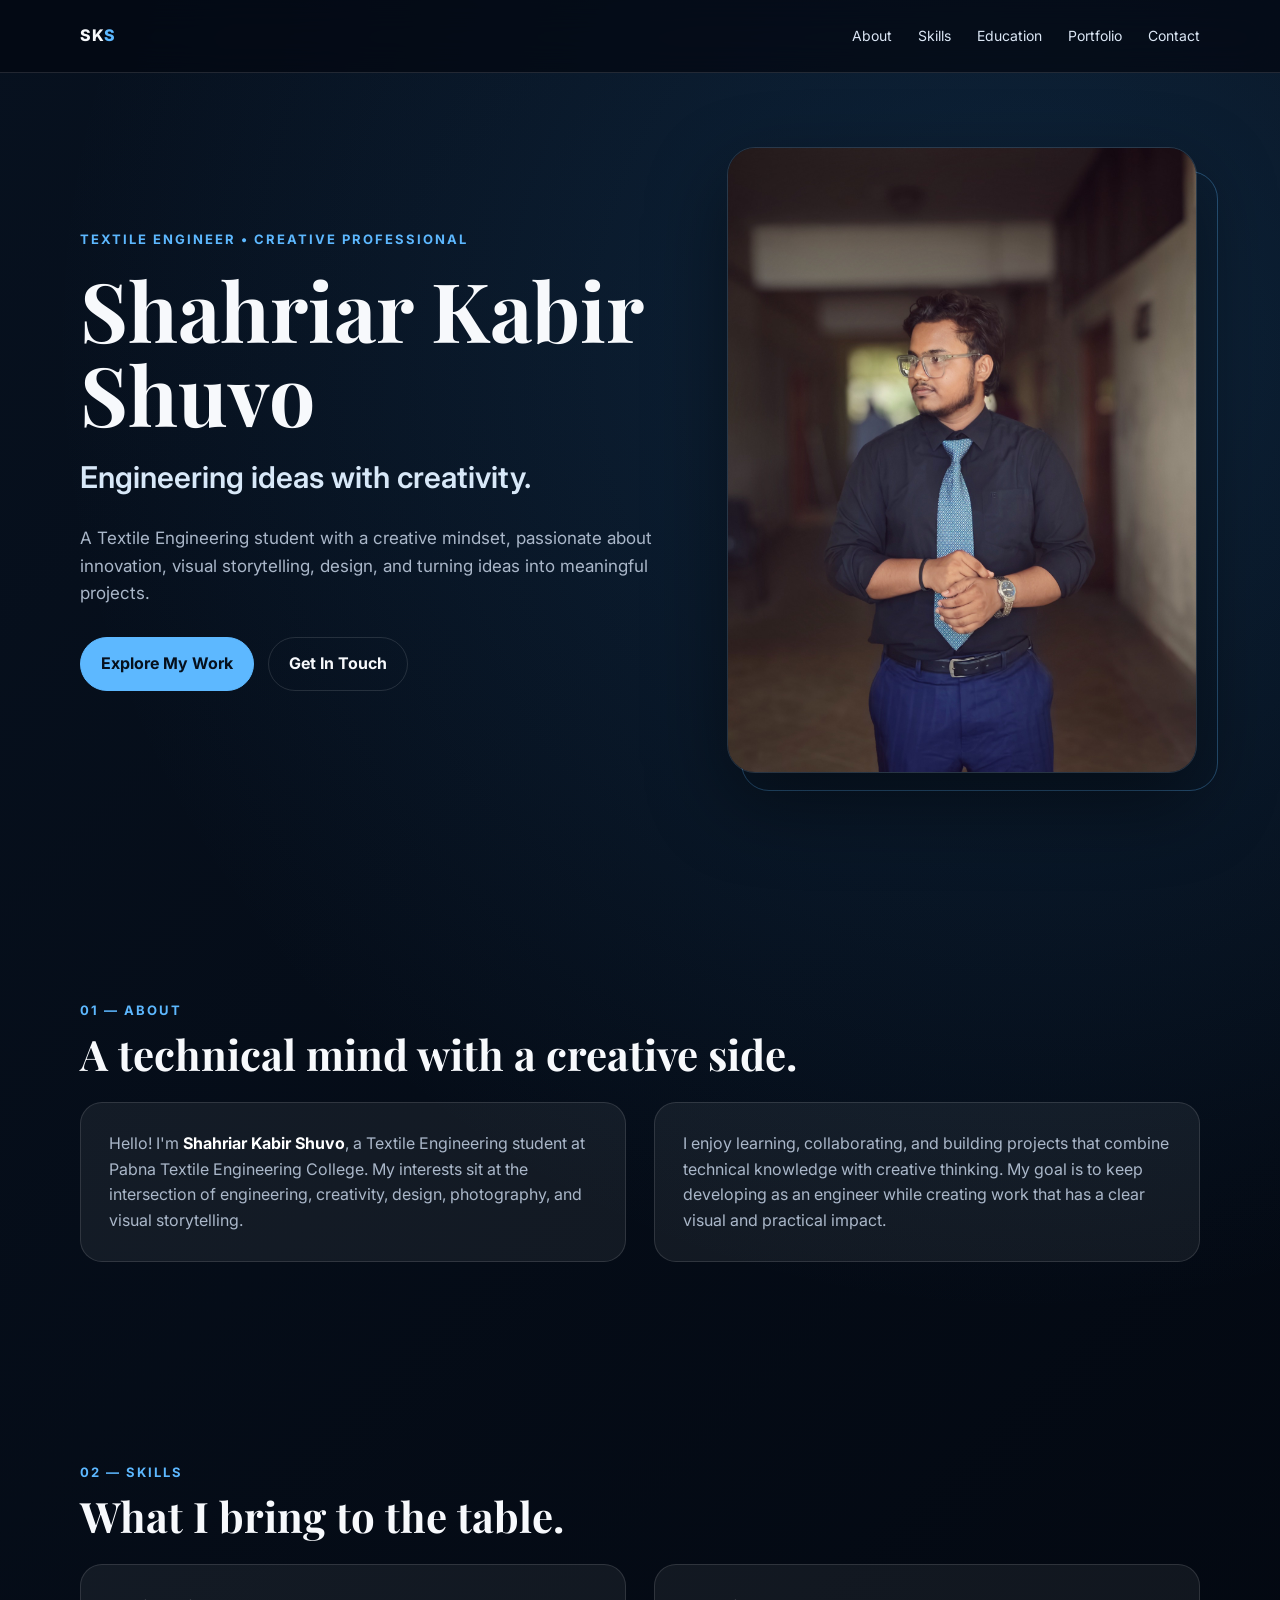
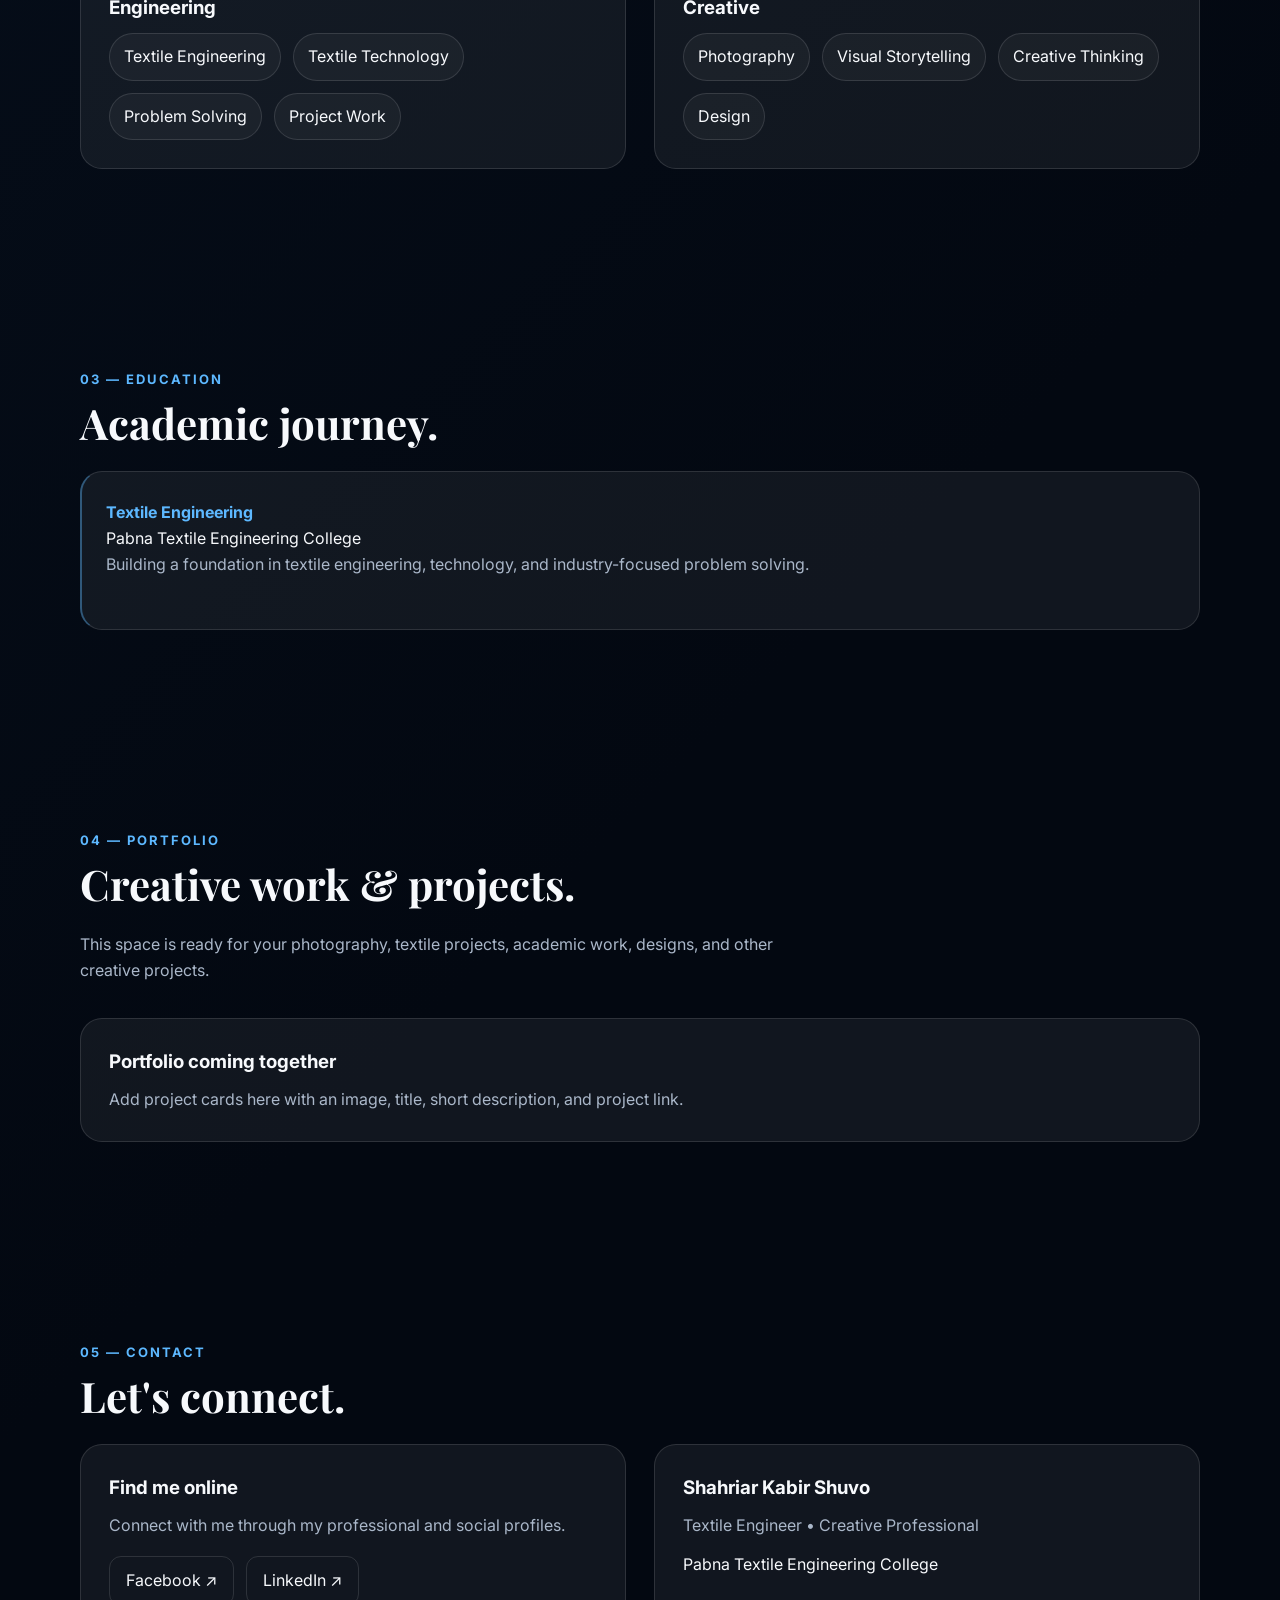
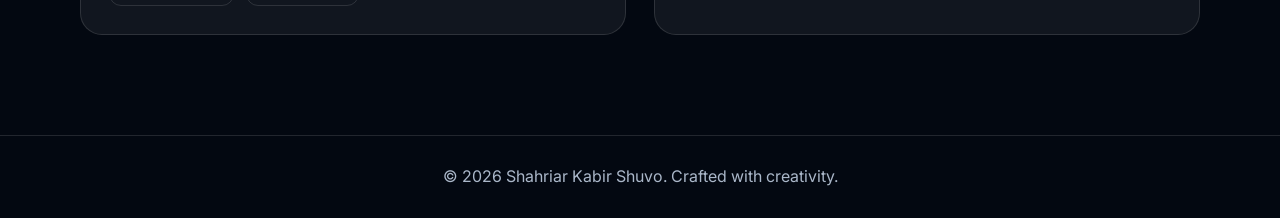
==== index.html @ 2f68e8db "Add files via upload" ====
<!DOCTYPE html>
<html lang="en">
<head>
  <meta charset="UTF-8">
  <meta name="viewport" content="width=device-width, initial-scale=1.0">
  <meta name="description" content="Personal portfolio of Shahriar Kabir Shuvo — Textile Engineer and Creative Professional.">
  <title>Shahriar Kabir Shuvo | Textile Engineer</title>
  <link rel="preconnect" href="https://fonts.googleapis.com">
  <link rel="preconnect" href="https://fonts.gstatic.com" crossorigin>
  <link href="https://fonts.googleapis.com/css2?family=Inter:wght@400;500;600;700;800&family=Playfair+Display:wght@600;700&display=swap" rel="stylesheet">
  <style>
    :root{--bg:#07111f;--bg2:#0d1b2e;--card:rgba(255,255,255,.06);--text:#f7f9fc;--muted:#aab7c9;--accent:#5db8ff;--line:rgba(255,255,255,.12)}
    *{box-sizing:border-box;margin:0;padding:0}
    html{scroll-behavior:smooth}
    body{font-family:Inter,sans-serif;background:radial-gradient(circle at 80% 10%,rgba(54,142,214,.18),transparent 30%),linear-gradient(135deg,var(--bg),#030811 65%);color:var(--text);line-height:1.6}
    a{color:inherit;text-decoration:none}.container{width:min(1120px,92%);margin:auto}
    nav{position:fixed;top:0;left:0;width:100%;z-index:10;background:rgba(3,8,17,.72);backdrop-filter:blur(16px);border-bottom:1px solid var(--line)}
    .navin{height:72px;display:flex;align-items:center;justify-content:space-between}.logo{font-weight:800;letter-spacing:.5px}.logo span{color:var(--accent)}
    .links{display:flex;gap:26px;color:#dce7f5;font-size:14px}.links a:hover{color:var(--accent)}
    section{padding:100px 0}.hero{min-height:100vh;display:flex;align-items:center;padding-top:120px}
    .hero-grid{display:grid;grid-template-columns:1.1fr .9fr;gap:60px;align-items:center}.eyebrow{color:var(--accent);font-weight:700;letter-spacing:2px;text-transform:uppercase;font-size:13px}
    h1{font-family:"Playfair Display",serif;font-size:clamp(48px,7vw,82px);line-height:1.02;margin:18px 0}.hero h2{font-size:clamp(20px,3vw,30px);font-weight:600;color:#d8e8f8}
    .lead{color:var(--muted);max-width:650px;margin:24px 0 30px;font-size:17px}.buttons{display:flex;gap:14px;flex-wrap:wrap}.btn{padding:13px 20px;border-radius:999px;border:1px solid var(--line);font-weight:700;display:inline-block}.btn.primary{background:var(--accent);color:#06101d;border-color:var(--accent)}.btn:hover{transform:translateY(-2px)}
    .portrait{position:relative}.portrait img{width:100%;max-width:470px;display:block;margin:auto;border-radius:28px;box-shadow:0 30px 80px rgba(0,0,0,.45);border:1px solid var(--line)}
    .portrait:after{content:"";position:absolute;inset:24px -18px -18px 18px;border:1px solid rgba(93,184,255,.35);border-radius:28px;z-index:-1}
    .section-title{font-family:"Playfair Display",serif;font-size:42px;margin-bottom:14px}.section-sub{color:var(--muted);max-width:700px;margin-bottom:35px}
    .about,.skills,.contact-grid{display:grid;grid-template-columns:1fr 1fr;gap:28px}.card{background:var(--card);border:1px solid var(--line);border-radius:22px;padding:28px}.card h3{margin-bottom:10px}.muted{color:var(--muted)}
    .skills-list{display:flex;flex-wrap:wrap;gap:12px}.skill{padding:10px 14px;border:1px solid var(--line);border-radius:999px;background:rgba(255,255,255,.04)}
    .timeline{border-left:2px solid rgba(93,184,255,.4);padding-left:24px}.timeline-item{margin-bottom:24px}.timeline-item strong{display:block;color:var(--accent)}
    .socials{display:flex;gap:12px;flex-wrap:wrap;margin-top:18px}.social{padding:11px 16px;border:1px solid var(--line);border-radius:12px}
    footer{border-top:1px solid var(--line);padding:28px 0;color:var(--muted);text-align:center}
    @media(max-width:800px){.links{display:none}.hero-grid,.about,.skills,.contact-grid{grid-template-columns:1fr}.hero{padding-top:110px}.portrait{order:-1}.portrait img{max-width:380px}section{padding:75px 0}h1{font-size:54px}}
  </style>
</head>
<body>
<nav><div class="container navin"><a class="logo" href="#home">SK<span>S</span></a><div class="links"><a href="#about">About</a><a href="#skills">Skills</a><a href="#education">Education</a><a href="#portfolio">Portfolio</a><a href="#contact">Contact</a></div></div></nav>

<main>
<section class="hero" id="home"><div class="container hero-grid">
  <div>
    <div class="eyebrow">Textile Engineer • Creative Professional</div>
    <h1>Shahriar Kabir Shuvo</h1>
    <h2>Engineering ideas with creativity.</h2>
    <p class="lead">A Textile Engineering student with a creative mindset, passionate about innovation, visual storytelling, design, and turning ideas into meaningful projects.</p>
    <div class="buttons"><a class="btn primary" href="#portfolio">Explore My Work</a><a class="btn" href="#contact">Get In Touch</a></div>
  </div>
  <div class="portrait"><img src="profile.jpg" alt="Portrait of Shahriar Kabir Shuvo"></div>
</div></section>

<section id="about"><div class="container">
  <div class="eyebrow">01 — About</div><h2 class="section-title">A technical mind with a creative side.</h2>
  <div class="about">
    <div class="card"><p class="muted">Hello! I'm <strong style="color:white">Shahriar Kabir Shuvo</strong>, a Textile Engineering student at Pabna Textile Engineering College. My interests sit at the intersection of engineering, creativity, design, photography, and visual storytelling.</p></div>
    <div class="card"><p class="muted">I enjoy learning, collaborating, and building projects that combine technical knowledge with creative thinking. My goal is to keep developing as an engineer while creating work that has a clear visual and practical impact.</p></div>
  </div>
</div></section>

<section id="skills"><div class="container">
  <div class="eyebrow">02 — Skills</div><h2 class="section-title">What I bring to the table.</h2>
  <div class="skills"><div class="card"><h3>Engineering</h3><div class="skills-list"><span class="skill">Textile Engineering</span><span class="skill">Textile Technology</span><span class="skill">Problem Solving</span><span class="skill">Project Work</span></div></div>
  <div class="card"><h3>Creative</h3><div class="skills-list"><span class="skill">Photography</span><span class="skill">Visual Storytelling</span><span class="skill">Creative Thinking</span><span class="skill">Design</span></div></div></div>
</div></section>

<section id="education"><div class="container">
  <div class="eyebrow">03 — Education</div><h2 class="section-title">Academic journey.</h2>
  <div class="card timeline"><div class="timeline-item"><strong>Textile Engineering</strong><span>Pabna Textile Engineering College</span><p class="muted">Building a foundation in textile engineering, technology, and industry-focused problem solving.</p></div></div>
</div></section>

<section id="portfolio"><div class="container">
  <div class="eyebrow">04 — Portfolio</div><h2 class="section-title">Creative work & projects.</h2>
  <p class="section-sub">This space is ready for your photography, textile projects, academic work, designs, and other creative projects.</p>
  <div class="card"><h3>Portfolio coming together</h3><p class="muted">Add project cards here with an image, title, short description, and project link.</p></div>
</div></section>

<section id="contact"><div class="container">
  <div class="eyebrow">05 — Contact</div><h2 class="section-title">Let's connect.</h2>
  <div class="contact-grid">
    <div class="card"><h3>Find me online</h3><p class="muted">Connect with me through my professional and social profiles.</p>
      <div class="socials">
        <a class="social" href="https://www.facebook.com/share/1BwgRUV6Wt/" target="_blank" rel="noopener">Facebook ↗</a>
        <a class="social" href="https://www.linkedin.com/in/md-shahriar-kabir-shuvo-bb6204246" target="_blank" rel="noopener">LinkedIn ↗</a>
      </div>
    </div>
    <div class="card"><h3>Shahriar Kabir Shuvo</h3><p class="muted">Textile Engineer • Creative Professional</p><p style="margin-top:14px">Pabna Textile Engineering College</p></div>
  </div>
</div></section>
</main>
<footer>© 2026 Shahriar Kabir Shuvo. Crafted with creativity.</footer>
</body>
</html>
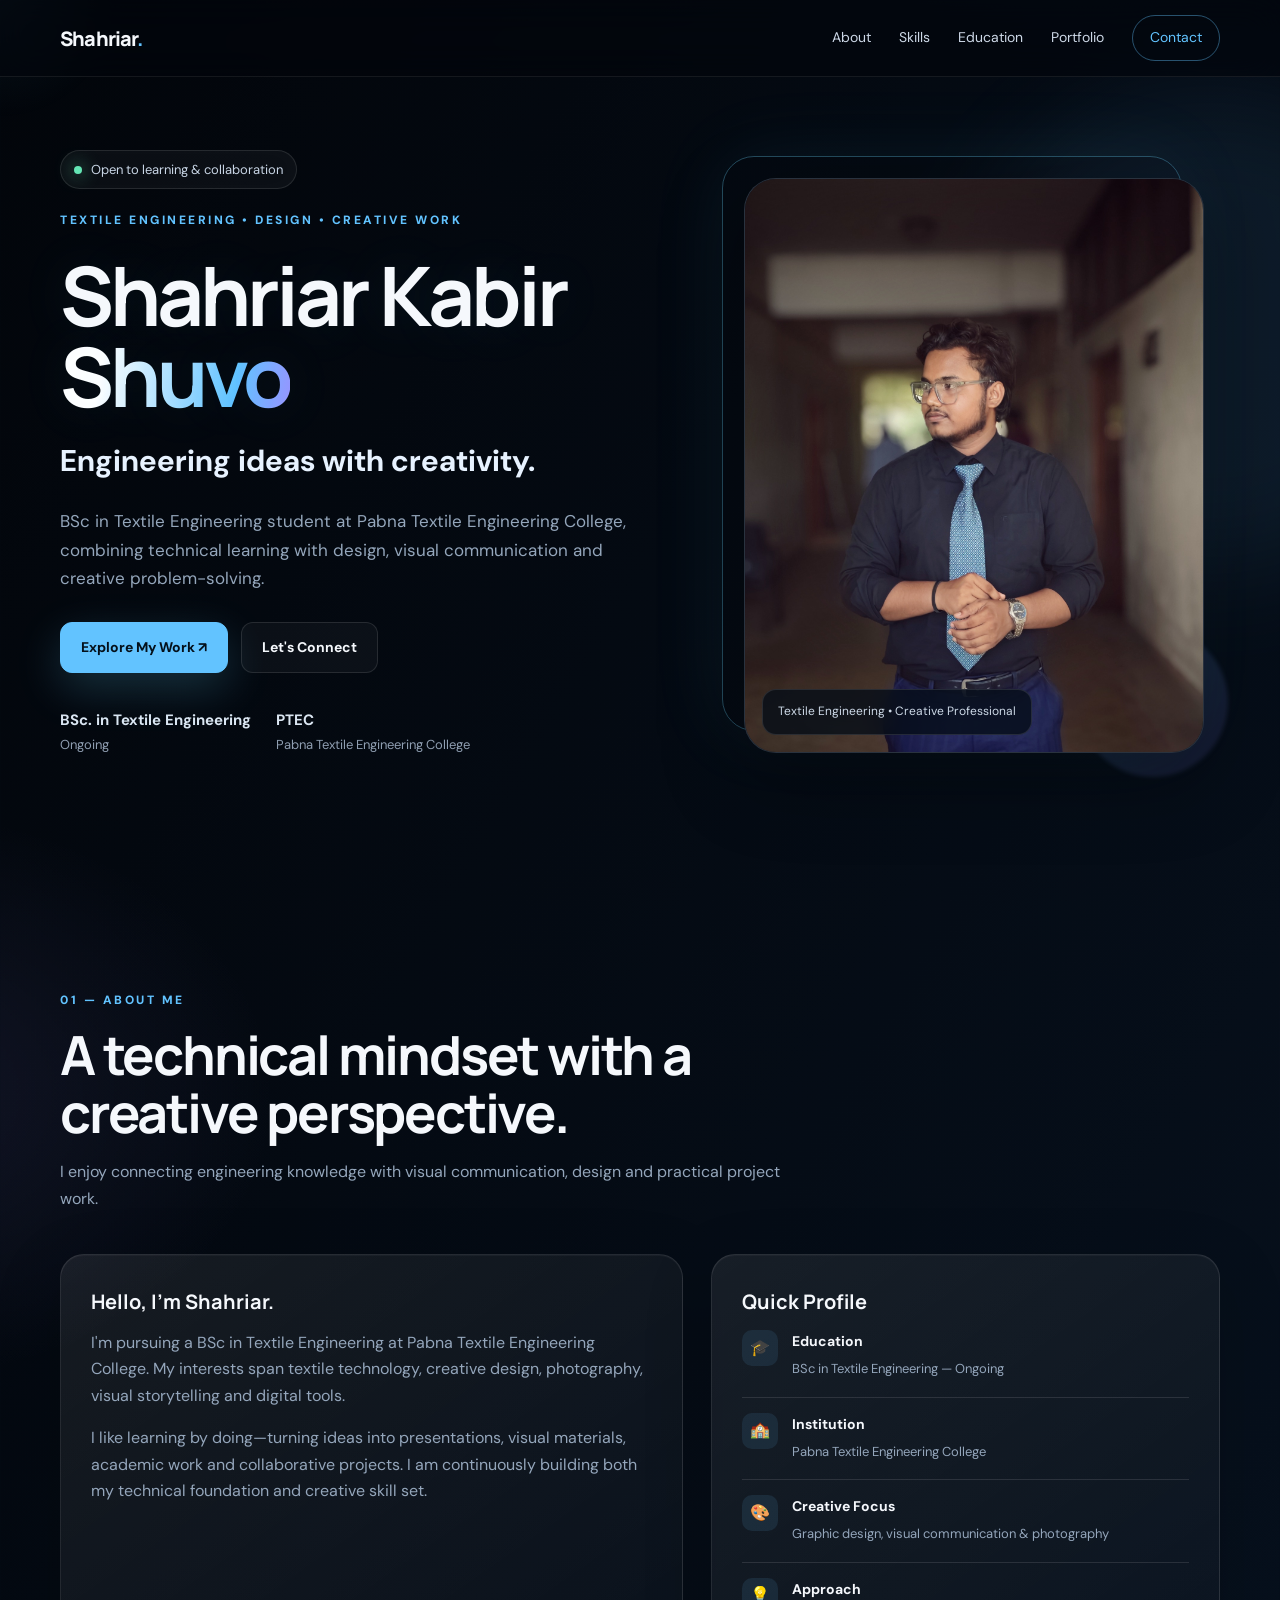
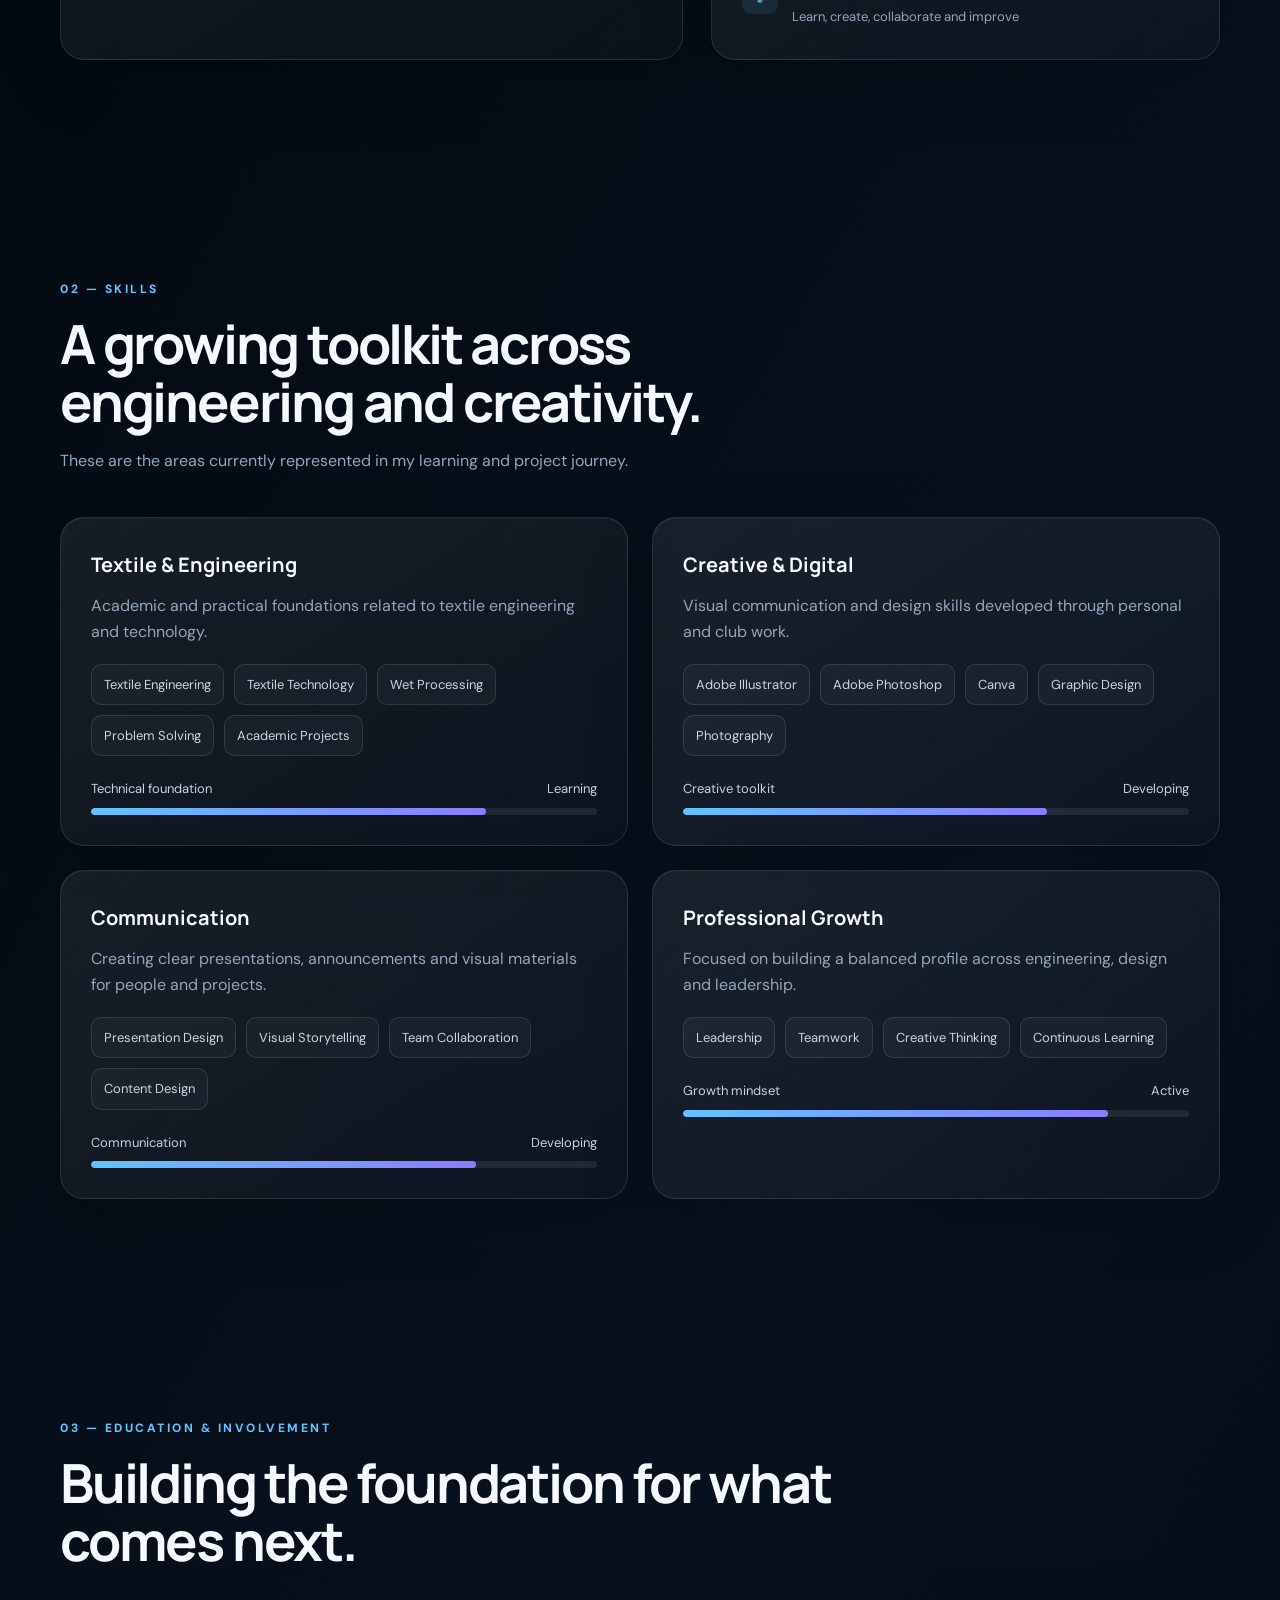
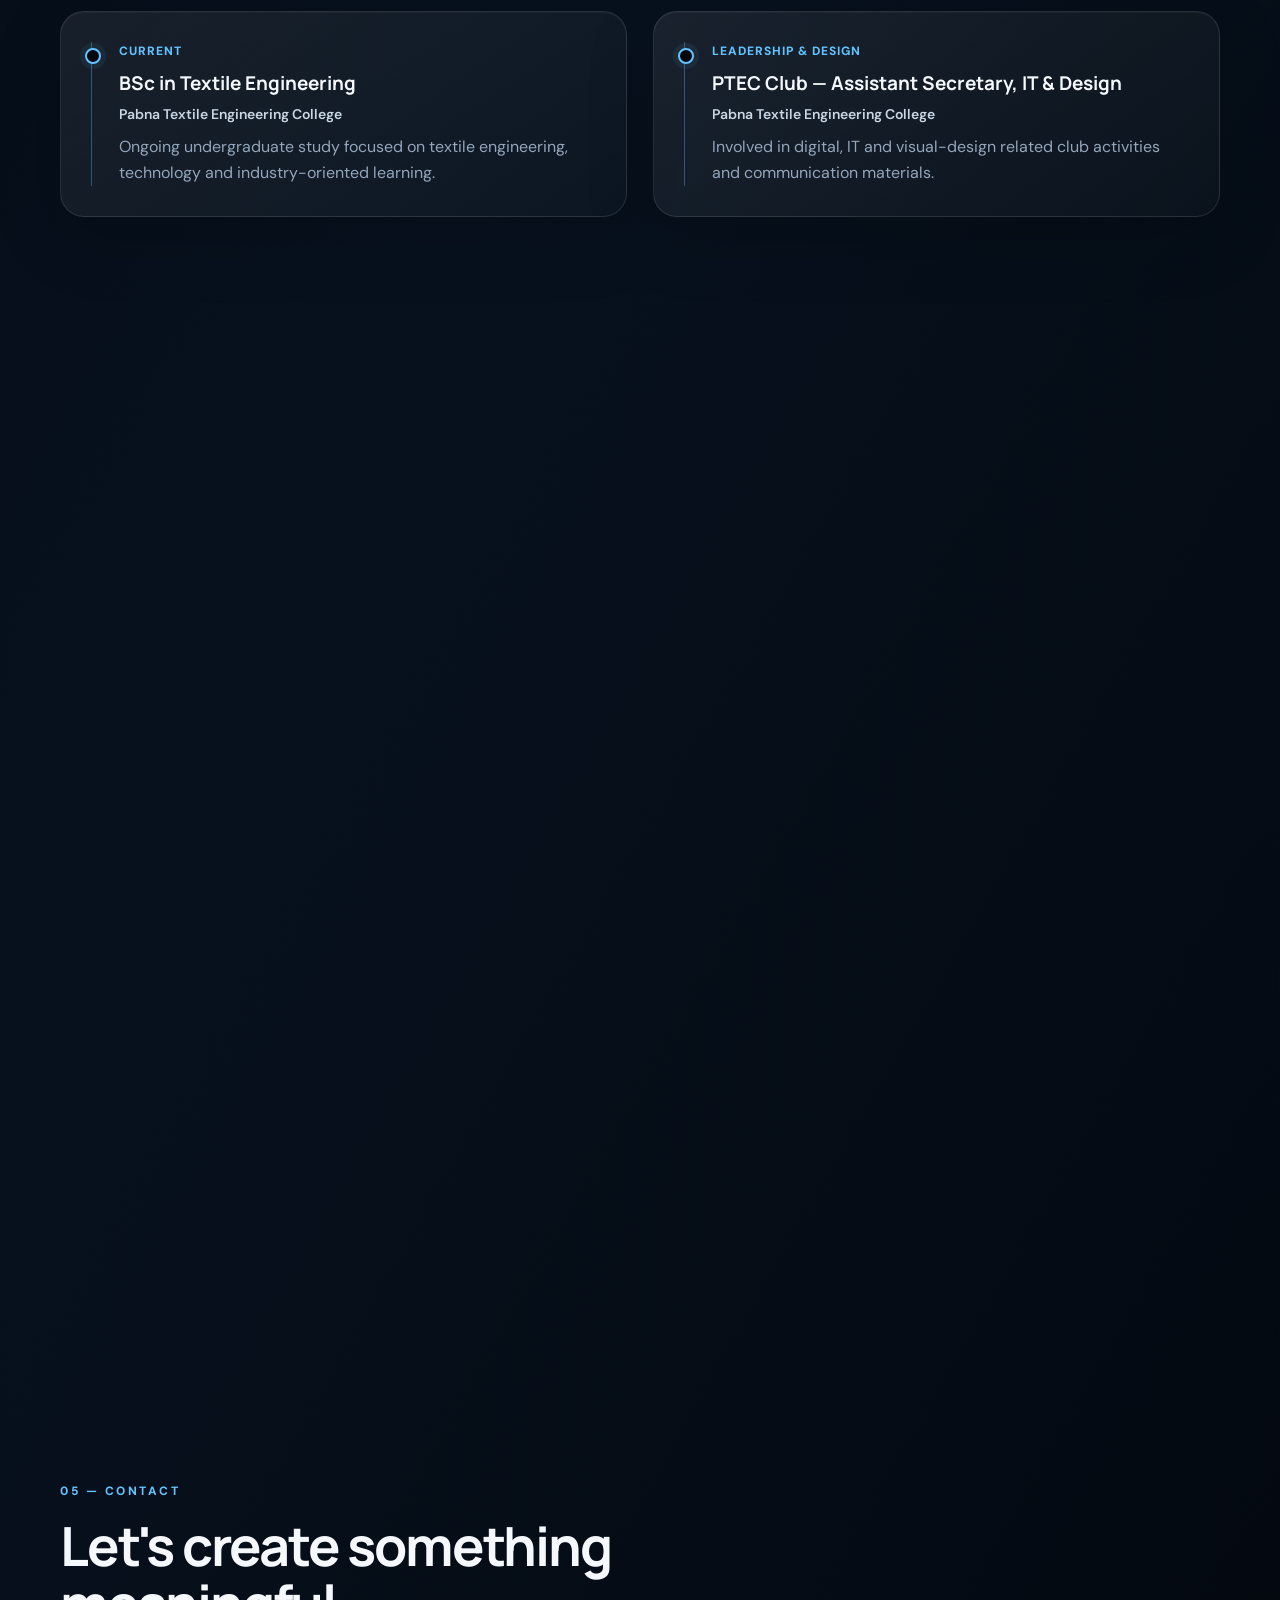
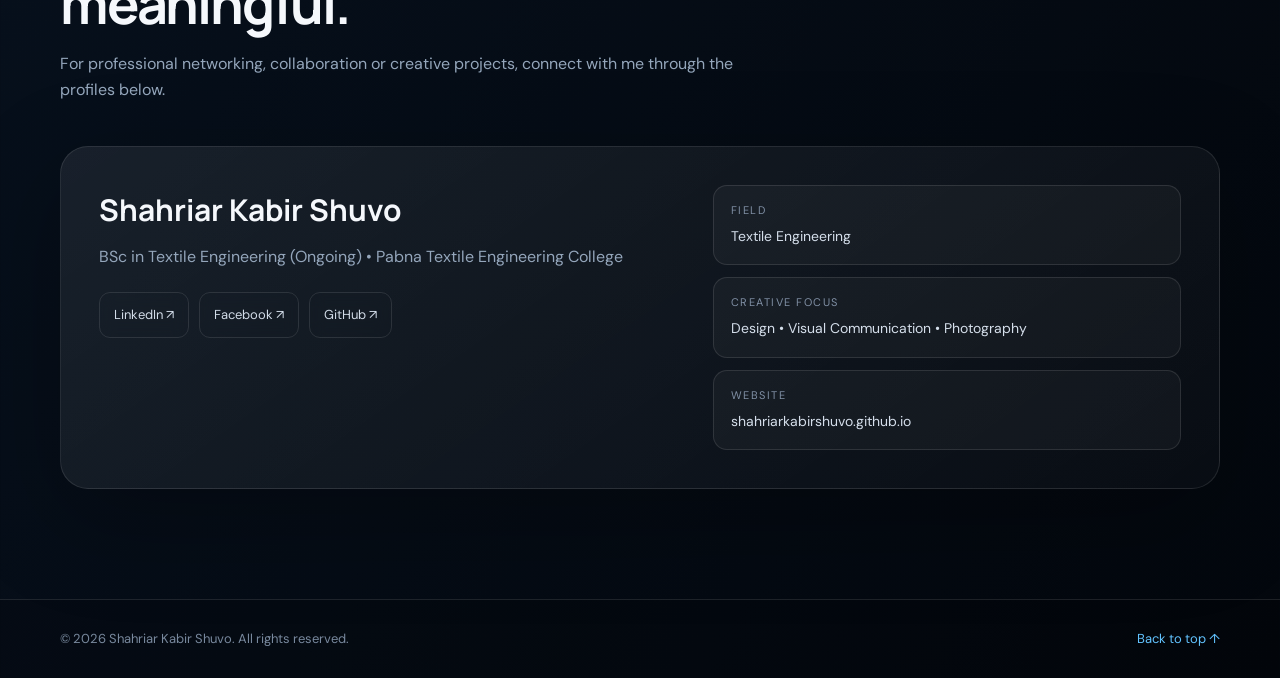
==== commit 45904cd9: "Update index.html" ====
--- a/index.html
+++ b/index.html
@@ -3,88 +3,789 @@
 <head>
   <meta charset="UTF-8">
   <meta name="viewport" content="width=device-width, initial-scale=1.0">
-  <meta name="description" content="Personal portfolio of Shahriar Kabir Shuvo — Textile Engineer and Creative Professional.">
-  <title>Shahriar Kabir Shuvo | Textile Engineer</title>
+  <meta name="description" content="Shahriar Kabir Shuvo — BSc in Textile Engineering student, creative designer and visual storyteller.">
+  <meta name="theme-color" content="#08111f">
+  <title>Shahriar Kabir Shuvo | Textile Engineering & Creative Portfolio</title>
+
   <link rel="preconnect" href="https://fonts.googleapis.com">
   <link rel="preconnect" href="https://fonts.gstatic.com" crossorigin>
-  <link href="https://fonts.googleapis.com/css2?family=Inter:wght@400;500;600;700;800&family=Playfair+Display:wght@600;700&display=swap" rel="stylesheet">
+  <link href="https://fonts.googleapis.com/css2?family=DM+Sans:wght@400;500;600;700&family=Manrope:wght@600;700;800&display=swap" rel="stylesheet">
+
   <style>
-    :root{--bg:#07111f;--bg2:#0d1b2e;--card:rgba(255,255,255,.06);--text:#f7f9fc;--muted:#aab7c9;--accent:#5db8ff;--line:rgba(255,255,255,.12)}
+    :root{
+      --bg:#06101c;
+      --bg-soft:#0a1726;
+      --card:rgba(255,255,255,.055);
+      --card-2:rgba(255,255,255,.075);
+      --text:#f5f8fc;
+      --muted:#9caabd;
+      --accent:#62c3ff;
+      --accent-2:#8b7cff;
+      --line:rgba(255,255,255,.11);
+      --shadow:0 24px 80px rgba(0,0,0,.35);
+      --radius:24px;
+      --max:1160px;
+    }
+
     *{box-sizing:border-box;margin:0;padding:0}
-    html{scroll-behavior:smooth}
-    body{font-family:Inter,sans-serif;background:radial-gradient(circle at 80% 10%,rgba(54,142,214,.18),transparent 30%),linear-gradient(135deg,var(--bg),#030811 65%);color:var(--text);line-height:1.6}
-    a{color:inherit;text-decoration:none}.container{width:min(1120px,92%);margin:auto}
-    nav{position:fixed;top:0;left:0;width:100%;z-index:10;background:rgba(3,8,17,.72);backdrop-filter:blur(16px);border-bottom:1px solid var(--line)}
-    .navin{height:72px;display:flex;align-items:center;justify-content:space-between}.logo{font-weight:800;letter-spacing:.5px}.logo span{color:var(--accent)}
-    .links{display:flex;gap:26px;color:#dce7f5;font-size:14px}.links a:hover{color:var(--accent)}
-    section{padding:100px 0}.hero{min-height:100vh;display:flex;align-items:center;padding-top:120px}
-    .hero-grid{display:grid;grid-template-columns:1.1fr .9fr;gap:60px;align-items:center}.eyebrow{color:var(--accent);font-weight:700;letter-spacing:2px;text-transform:uppercase;font-size:13px}
-    h1{font-family:"Playfair Display",serif;font-size:clamp(48px,7vw,82px);line-height:1.02;margin:18px 0}.hero h2{font-size:clamp(20px,3vw,30px);font-weight:600;color:#d8e8f8}
-    .lead{color:var(--muted);max-width:650px;margin:24px 0 30px;font-size:17px}.buttons{display:flex;gap:14px;flex-wrap:wrap}.btn{padding:13px 20px;border-radius:999px;border:1px solid var(--line);font-weight:700;display:inline-block}.btn.primary{background:var(--accent);color:#06101d;border-color:var(--accent)}.btn:hover{transform:translateY(-2px)}
-    .portrait{position:relative}.portrait img{width:100%;max-width:470px;display:block;margin:auto;border-radius:28px;box-shadow:0 30px 80px rgba(0,0,0,.45);border:1px solid var(--line)}
-    .portrait:after{content:"";position:absolute;inset:24px -18px -18px 18px;border:1px solid rgba(93,184,255,.35);border-radius:28px;z-index:-1}
-    .section-title{font-family:"Playfair Display",serif;font-size:42px;margin-bottom:14px}.section-sub{color:var(--muted);max-width:700px;margin-bottom:35px}
-    .about,.skills,.contact-grid{display:grid;grid-template-columns:1fr 1fr;gap:28px}.card{background:var(--card);border:1px solid var(--line);border-radius:22px;padding:28px}.card h3{margin-bottom:10px}.muted{color:var(--muted)}
-    .skills-list{display:flex;flex-wrap:wrap;gap:12px}.skill{padding:10px 14px;border:1px solid var(--line);border-radius:999px;background:rgba(255,255,255,.04)}
-    .timeline{border-left:2px solid rgba(93,184,255,.4);padding-left:24px}.timeline-item{margin-bottom:24px}.timeline-item strong{display:block;color:var(--accent)}
-    .socials{display:flex;gap:12px;flex-wrap:wrap;margin-top:18px}.social{padding:11px 16px;border:1px solid var(--line);border-radius:12px}
-    footer{border-top:1px solid var(--line);padding:28px 0;color:var(--muted);text-align:center}
-    @media(max-width:800px){.links{display:none}.hero-grid,.about,.skills,.contact-grid{grid-template-columns:1fr}.hero{padding-top:110px}.portrait{order:-1}.portrait img{max-width:380px}section{padding:75px 0}h1{font-size:54px}}
+    html{scroll-behavior:smooth;scroll-padding-top:86px}
+    body{
+      font-family:"DM Sans",sans-serif;
+      color:var(--text);
+      background:
+        radial-gradient(circle at 80% 0%,rgba(98,195,255,.14),transparent 28%),
+        radial-gradient(circle at 0% 35%,rgba(139,124,255,.09),transparent 24%),
+        linear-gradient(135deg,var(--bg),#030810 70%);
+      line-height:1.65;
+      overflow-x:hidden;
+    }
+    body.menu-open{overflow:hidden}
+    a{color:inherit;text-decoration:none}
+    img{max-width:100%;display:block}
+    button{font:inherit}
+    .container{width:min(var(--max),92%);margin:auto}
+    .section{padding:110px 0;position:relative}
+    .eyebrow{
+      color:var(--accent);
+      font-size:12px;
+      font-weight:800;
+      letter-spacing:2.5px;
+      text-transform:uppercase;
+      margin-bottom:14px;
+    }
+    .section-title{
+      font-family:"Manrope",sans-serif;
+      font-size:clamp(34px,4.5vw,54px);
+      line-height:1.08;
+      letter-spacing:-1.5px;
+      max-width:800px;
+    }
+    .section-sub{
+      color:var(--muted);
+      max-width:720px;
+      margin-top:18px;
+      font-size:16px;
+    }
+
+    /* NAV */
+    .nav{
+      position:fixed;inset:0 0 auto;z-index:100;
+      background:rgba(3,8,16,.72);
+      backdrop-filter:blur(18px);
+      -webkit-backdrop-filter:blur(18px);
+      border-bottom:1px solid rgba(255,255,255,.08);
+    }
+    .nav-inner{height:76px;display:flex;align-items:center;justify-content:space-between}
+    .brand{font-family:"Manrope",sans-serif;font-size:20px;font-weight:800;letter-spacing:-.5px}
+    .brand span{color:var(--accent)}
+    .nav-links{display:flex;gap:28px;align-items:center}
+    .nav-links a{font-size:14px;color:#cdd8e7;transition:.25s}
+    .nav-links a:hover{color:var(--accent)}
+    .nav-cta{
+      padding:10px 17px;
+      border:1px solid rgba(98,195,255,.4);
+      border-radius:999px;
+      color:var(--accent)!important;
+    }
+    .menu-btn{display:none;background:none;border:0;color:#fff;font-size:28px;cursor:pointer}
+
+    /* HERO */
+    .hero{
+      min-height:100vh;
+      display:flex;
+      align-items:center;
+      padding:150px 0 100px;
+      position:relative;
+    }
+    .hero:before{
+      content:"";
+      position:absolute;
+      width:480px;height:480px;
+      right:-170px;top:90px;
+      border-radius:50%;
+      background:rgba(98,195,255,.08);
+      filter:blur(50px);
+      pointer-events:none;
+    }
+    .hero-grid{
+      display:grid;
+      grid-template-columns:1.08fr .92fr;
+      gap:70px;
+      align-items:center;
+    }
+    .status{
+      display:inline-flex;align-items:center;gap:9px;
+      padding:8px 13px;
+      border:1px solid var(--line);
+      background:rgba(255,255,255,.035);
+      border-radius:999px;
+      color:#c8d5e5;
+      font-size:13px;
+    }
+    .status-dot{width:8px;height:8px;border-radius:50%;background:#63e6be;box-shadow:0 0 15px #63e6be}
+    .hero h1{
+      font-family:"Manrope",sans-serif;
+      font-size:clamp(46px,7vw,82px);
+      line-height:.98;
+      letter-spacing:-4px;
+      margin:24px 0 20px;
+    }
+    .gradient-text{
+      background:linear-gradient(100deg,#fff 20%,var(--accent) 75%,#9c91ff);
+      -webkit-background-clip:text;background-clip:text;color:transparent;
+    }
+    .hero-role{font-size:clamp(20px,3vw,30px);font-weight:700;color:#dce7f4}
+    .hero-lead{color:var(--muted);max-width:650px;margin:22px 0 30px;font-size:17px}
+    .hero-actions{display:flex;gap:13px;flex-wrap:wrap}
+    .btn{
+      display:inline-flex;align-items:center;justify-content:center;gap:8px;
+      padding:13px 20px;border-radius:12px;
+      border:1px solid var(--line);
+      font-weight:700;font-size:14px;
+      transition:.25s;
+    }
+    .btn:hover{transform:translateY(-3px)}
+    .btn-primary{background:var(--accent);color:#04101a;border-color:var(--accent);box-shadow:0 12px 35px rgba(98,195,255,.18)}
+    .btn-secondary{background:rgba(255,255,255,.04)}
+    .hero-meta{display:flex;gap:25px;flex-wrap:wrap;margin-top:35px;color:#8f9eb1;font-size:13px}
+    .hero-meta strong{display:block;color:#dbe6f2;font-size:15px;margin-bottom:2px}
+
+    .portrait-wrap{position:relative;max-width:460px;margin:auto}
+    .portrait-wrap:before{
+      content:"";
+      position:absolute;inset:-22px 22px 22px -22px;
+      border:1px solid rgba(98,195,255,.22);
+      border-radius:32px;
+      z-index:-1;
+    }
+    .portrait-wrap:after{
+      content:"";
+      position:absolute;right:-24px;bottom:-24px;
+      width:150px;height:150px;
+      border-radius:50%;
+      background:linear-gradient(135deg,rgba(98,195,255,.16),rgba(139,124,255,.12));
+      filter:blur(2px);
+      z-index:-1;
+    }
+    .portrait{
+      width:100%;
+      aspect-ratio:4/5;
+      object-fit:cover;
+      object-position:center top;
+      border-radius:32px;
+      border:1px solid var(--line);
+      box-shadow:var(--shadow);
+      background:#111b29;
+    }
+    .portrait-label{
+      position:absolute;left:18px;bottom:18px;
+      padding:12px 15px;
+      background:rgba(5,12,22,.78);
+      border:1px solid var(--line);
+      backdrop-filter:blur(12px);
+      border-radius:14px;
+      font-size:12px;color:#cdd9e7;
+    }
+
+    /* ABOUT */
+    .about-grid{display:grid;grid-template-columns:1.1fr .9fr;gap:28px;margin-top:42px}
+    .card{
+      background:linear-gradient(145deg,rgba(255,255,255,.07),rgba(255,255,255,.035));
+      border:1px solid var(--line);
+      border-radius:var(--radius);
+      padding:30px;
+      box-shadow:0 15px 45px rgba(0,0,0,.12);
+    }
+    .card h3{font-family:"Manrope",sans-serif;font-size:20px;margin-bottom:12px}
+    .muted{color:var(--muted)}
+    .about-main p+p{margin-top:16px}
+    .quick-list{display:grid;gap:15px}
+    .quick-item{display:flex;gap:14px;align-items:flex-start;padding-bottom:15px;border-bottom:1px solid var(--line)}
+    .quick-item:last-child{padding-bottom:0;border-bottom:0}
+    .quick-icon{
+      width:36px;height:36px;display:grid;place-items:center;flex:none;
+      border-radius:10px;background:rgba(98,195,255,.1);color:var(--accent)
+    }
+    .quick-item strong{display:block;font-size:14px;margin-bottom:2px}
+    .quick-item span{font-size:13px;color:var(--muted)}
+
+    /* SKILLS */
+    .skills-grid{display:grid;grid-template-columns:repeat(2,1fr);gap:24px;margin-top:42px}
+    .skill-card .tag-row{display:flex;flex-wrap:wrap;gap:10px;margin-top:18px}
+    .tag{
+      padding:9px 12px;
+      border:1px solid var(--line);
+      background:rgba(255,255,255,.035);
+      border-radius:10px;
+      font-size:13px;color:#cbd6e3;
+    }
+    .skill-bar{margin-top:22px}
+    .skill-head{display:flex;justify-content:space-between;font-size:13px;color:#c7d3e1;margin-bottom:8px}
+    .bar{height:7px;background:rgba(255,255,255,.08);border-radius:99px;overflow:hidden}
+    .bar i{display:block;height:100%;border-radius:inherit;background:linear-gradient(90deg,var(--accent),var(--accent-2));width:0;transition:width 1.2s ease}
+
+    /* EXPERIENCE / EDUCATION */
+    .timeline-wrap{margin-top:42px;display:grid;grid-template-columns:1fr 1fr;gap:26px}
+    .timeline{position:relative;padding-left:27px;border-left:1px solid rgba(98,195,255,.35)}
+    .timeline-item{position:relative;padding:0 0 32px}
+    .timeline-item:last-child{padding-bottom:0}
+    .timeline-item:before{
+      content:"";position:absolute;left:-34px;top:6px;
+      width:12px;height:12px;border-radius:50%;
+      background:var(--bg);border:2px solid var(--accent);
+      box-shadow:0 0 0 5px rgba(98,195,255,.07);
+    }
+    .timeline-date{font-size:12px;color:var(--accent);font-weight:800;letter-spacing:1px;text-transform:uppercase}
+    .timeline-item h3{font-family:"Manrope",sans-serif;font-size:19px;margin:6px 0 3px}
+    .timeline-item h4{font-size:14px;color:#c9d6e4;font-weight:600;margin-bottom:8px}
+
+    /* PORTFOLIO */
+    .portfolio-grid{display:grid;grid-template-columns:repeat(3,1fr);gap:20px;margin-top:42px}
+    .project{
+      min-height:270px;
+      padding:26px;
+      border:1px solid var(--line);
+      border-radius:22px;
+      background:
+        radial-gradient(circle at 90% 10%,rgba(98,195,255,.13),transparent 35%),
+        rgba(255,255,255,.045);
+      display:flex;flex-direction:column;justify-content:space-between;
+      transition:.3s;
+      overflow:hidden;
+    }
+    .project:hover{transform:translateY(-6px);border-color:rgba(98,195,255,.32);box-shadow:var(--shadow)}
+    .project-number{font-size:12px;color:var(--accent);font-weight:800;letter-spacing:2px}
+    .project-icon{
+      width:52px;height:52px;border-radius:15px;
+      display:grid;place-items:center;
+      background:rgba(255,255,255,.06);
+      font-size:23px;margin:28px 0 18px;
+    }
+    .project h3{font-family:"Manrope",sans-serif;font-size:20px;margin-bottom:8px}
+    .project p{font-size:13px;color:var(--muted)}
+    .project-link{margin-top:18px;color:var(--accent);font-size:13px;font-weight:700}
+
+    /* CONTACT */
+    .contact-box{
+      margin-top:42px;
+      display:grid;grid-template-columns:1fr .8fr;gap:28px;
+      padding:38px;
+      border:1px solid rgba(98,195,255,.18);
+      border-radius:28px;
+      background:
+        radial-gradient(circle at 85% 10%,rgba(139,124,255,.13),transparent 32%),
+        linear-gradient(145deg,rgba(98,195,255,.07),rgba(255,255,255,.035));
+    }
+    .contact-box h3{font-family:"Manrope",sans-serif;font-size:30px;margin-bottom:10px}
+    .socials{display:flex;flex-wrap:wrap;gap:10px;margin-top:22px}
+    .social{
+      padding:11px 14px;border:1px solid var(--line);border-radius:11px;
+      font-size:13px;color:#d2dce8;transition:.25s
+    }
+    .social:hover{border-color:rgba(98,195,255,.4);color:var(--accent);transform:translateY(-2px)}
+    .contact-side{display:grid;gap:12px}
+    .contact-row{padding:15px 17px;border:1px solid var(--line);border-radius:14px;background:rgba(255,255,255,.035)}
+    .contact-row small{display:block;color:#8191a6;font-size:11px;text-transform:uppercase;letter-spacing:1.5px;margin-bottom:4px}
+    .contact-row span{font-size:14px;color:#d5dfeb}
+
+    /* FOOTER */
+    footer{padding:28px 0;border-top:1px solid var(--line);color:#78889d;font-size:13px}
+    .footer-inner{display:flex;justify-content:space-between;gap:15px;align-items:center}
+    .back-top{color:var(--accent)}
+
+    /* REVEAL */
+    .reveal{opacity:0;transform:translateY(22px);transition:opacity .7s ease,transform .7s ease}
+    .reveal.visible{opacity:1;transform:none}
+
+    @media(max-width:900px){
+      .nav-links{position:fixed;top:76px;left:0;right:0;padding:22px;display:none;flex-direction:column;align-items:stretch;background:rgba(4,10,18,.97);border-bottom:1px solid var(--line)}
+      .nav-links.open{display:flex}
+      .nav-links a{padding:10px 4px}
+      .menu-btn{display:block}
+      .hero-grid,.about-grid,.timeline-wrap,.contact-box{grid-template-columns:1fr}
+      .portrait-wrap{max-width:390px;margin-top:20px}
+      .portfolio-grid{grid-template-columns:repeat(2,1fr)}
+    }
+    @media(max-width:620px){
+      .section{padding:82px 0}
+      .hero{padding:125px 0 75px}
+      .hero h1{letter-spacing:-2.5px}
+      .skills-grid,.portfolio-grid{grid-template-columns:1fr}
+      .card{padding:24px}
+      .contact-box{padding:25px}
+      .footer-inner{flex-direction:column;text-align:center}
+    }
   </style>
+
+<style id="premium-upgrade">
+:root{
+  --bg:#03070d; --bg2:#07111e; --ink:#f7fbff; --muted:#94a6bb;
+  --cyan:#69d5ff; --violet:#9b8cff; --glass:rgba(255,255,255,.055);
+  --stroke:rgba(255,255,255,.105); --glow:rgba(105,213,255,.22);
+}
+body{
+  background:
+    radial-gradient(900px 500px at 82% -5%,rgba(105,213,255,.13),transparent 60%),
+    radial-gradient(700px 500px at -10% 20%,rgba(155,140,255,.10),transparent 58%),
+    linear-gradient(120deg,#02050a,#07111e 55%,#03070d);
+}
+body:before{
+  content:"";position:fixed;inset:0;pointer-events:none;z-index:-1;opacity:.18;
+  background-image:linear-gradient(rgba(255,255,255,.025) 1px,transparent 1px),
+                   linear-gradient(90deg,rgba(255,255,255,.025) 1px,transparent 1px);
+  background-size:42px 42px;
+  mask-image:linear-gradient(to bottom,black,transparent 85%);
+}
+.nav{background:rgba(2,6,12,.62);border-bottom:1px solid rgba(255,255,255,.075)}
+.brand{letter-spacing:-.8px}
+.hero{min-height:96vh}
+.hero h1{text-shadow:0 0 55px rgba(105,213,255,.10)}
+.hero-role{color:#e7f2ff}
+.status{box-shadow:inset 0 0 25px rgba(255,255,255,.02)}
+.status-dot{background:#64e5b4;box-shadow:0 0 18px #64e5b4}
+.portrait-wrap:before{
+  border-color:rgba(105,213,255,.32);
+  box-shadow:0 0 80px rgba(105,213,255,.08);
+}
+.portrait{filter:saturate(.92) contrast(1.03);transition:.6s}
+.portrait-wrap:hover .portrait{transform:translateY(-5px) scale(1.012);box-shadow:0 35px 100px rgba(0,0,0,.48)}
+.section-title{letter-spacing:-2.2px}
+.card,.project,.contact-box{
+  background:linear-gradient(145deg,rgba(255,255,255,.075),rgba(255,255,255,.025));
+  border-color:rgba(255,255,255,.10);
+  box-shadow:0 20px 70px rgba(0,0,0,.16),inset 0 1px 0 rgba(255,255,255,.035);
+}
+.card:hover{border-color:rgba(105,213,255,.22)}
+.project{
+  position:relative;isolation:isolate;
+  min-height:300px;
+}
+.project:before{
+  content:"";position:absolute;width:150px;height:150px;right:-60px;top:-70px;
+  border-radius:50%;background:rgba(105,213,255,.10);filter:blur(25px);z-index:-1;
+}
+.project:hover{border-color:rgba(105,213,255,.36);box-shadow:0 30px 80px rgba(0,0,0,.28)}
+.project-icon{border:1px solid rgba(255,255,255,.08);box-shadow:inset 0 0 25px rgba(105,213,255,.04)}
+.btn-primary{box-shadow:0 15px 45px rgba(105,213,255,.20)}
+.btn-secondary{background:rgba(255,255,255,.035)}
+.tag{transition:.2s}
+.tag:hover{border-color:rgba(105,213,255,.3);color:#eaf8ff;transform:translateY(-2px)}
+.contact-box{box-shadow:0 30px 100px rgba(0,0,0,.25)}
+.social{transition:.25s;backdrop-filter:blur(8px)}
+footer{background:rgba(0,0,0,.16)}
+@media(min-width:901px){
+  .hero-grid{gap:90px}
+  .hero .reveal:first-child{padding-bottom:25px}
+}
+</style>
+
+<style>
+#scroll-progress{
+  position:fixed;left:0;top:0;height:2px;width:0;z-index:1001;
+  background:linear-gradient(90deg,var(--cyan),var(--violet));
+  box-shadow:0 0 15px rgba(105,213,255,.7);
+}
+#cursor-glow{
+  position:fixed;width:260px;height:260px;border-radius:50%;
+  pointer-events:none;z-index:-1;transform:translate(-50%,-50%);
+  background:radial-gradient(circle,rgba(105,213,255,.07),transparent 65%);
+  transition:left .08s linear,top .08s linear;
+}
+.nav-links a{position:relative}
+.nav-links a.active{color:#f5fbff}
+.nav-links a.active:after{
+  content:"";position:absolute;left:0;right:0;bottom:-8px;height:2px;border-radius:5px;
+  background:linear-gradient(90deg,var(--cyan),var(--violet));
+}
+.card,.project,.social,.btn{position:relative;overflow:hidden}
+.card:after,.project:after,.social:after,.btn:after{
+  content:"";position:absolute;inset:0;pointer-events:none;
+  background:radial-gradient(240px circle at var(--mx,50%) var(--my,50%),rgba(105,213,255,.07),transparent 55%);
+  opacity:0;transition:opacity .25s;
+}
+.card:hover:after,.project:hover:after,.social:hover:after,.btn:hover:after{opacity:1}
+@media(max-width:700px){#cursor-glow{display:none}}
+</style>
 </head>
+
 <body>
-<nav><div class="container navin"><a class="logo" href="#home">SK<span>S</span></a><div class="links"><a href="#about">About</a><a href="#skills">Skills</a><a href="#education">Education</a><a href="#portfolio">Portfolio</a><a href="#contact">Contact</a></div></div></nav>
-
-<main>
-<section class="hero" id="home"><div class="container hero-grid">
-  <div>
-    <div class="eyebrow">Textile Engineer • Creative Professional</div>
-    <h1>Shahriar Kabir Shuvo</h1>
-    <h2>Engineering ideas with creativity.</h2>
-    <p class="lead">A Textile Engineering student with a creative mindset, passionate about innovation, visual storytelling, design, and turning ideas into meaningful projects.</p>
-    <div class="buttons"><a class="btn primary" href="#portfolio">Explore My Work</a><a class="btn" href="#contact">Get In Touch</a></div>
-  </div>
-  <div class="portrait"><img src="profile.jpg" alt="Portrait of Shahriar Kabir Shuvo"></div>
-</div></section>
-
-<section id="about"><div class="container">
-  <div class="eyebrow">01 — About</div><h2 class="section-title">A technical mind with a creative side.</h2>
-  <div class="about">
-    <div class="card"><p class="muted">Hello! I'm <strong style="color:white">Shahriar Kabir Shuvo</strong>, a Textile Engineering student at Pabna Textile Engineering College. My interests sit at the intersection of engineering, creativity, design, photography, and visual storytelling.</p></div>
-    <div class="card"><p class="muted">I enjoy learning, collaborating, and building projects that combine technical knowledge with creative thinking. My goal is to keep developing as an engineer while creating work that has a clear visual and practical impact.</p></div>
-  </div>
-</div></section>
-
-<section id="skills"><div class="container">
-  <div class="eyebrow">02 — Skills</div><h2 class="section-title">What I bring to the table.</h2>
-  <div class="skills"><div class="card"><h3>Engineering</h3><div class="skills-list"><span class="skill">Textile Engineering</span><span class="skill">Textile Technology</span><span class="skill">Problem Solving</span><span class="skill">Project Work</span></div></div>
-  <div class="card"><h3>Creative</h3><div class="skills-list"><span class="skill">Photography</span><span class="skill">Visual Storytelling</span><span class="skill">Creative Thinking</span><span class="skill">Design</span></div></div></div>
-</div></section>
-
-<section id="education"><div class="container">
-  <div class="eyebrow">03 — Education</div><h2 class="section-title">Academic journey.</h2>
-  <div class="card timeline"><div class="timeline-item"><strong>Textile Engineering</strong><span>Pabna Textile Engineering College</span><p class="muted">Building a foundation in textile engineering, technology, and industry-focused problem solving.</p></div></div>
-</div></section>
-
-<section id="portfolio"><div class="container">
-  <div class="eyebrow">04 — Portfolio</div><h2 class="section-title">Creative work & projects.</h2>
-  <p class="section-sub">This space is ready for your photography, textile projects, academic work, designs, and other creative projects.</p>
-  <div class="card"><h3>Portfolio coming together</h3><p class="muted">Add project cards here with an image, title, short description, and project link.</p></div>
-</div></section>
-
-<section id="contact"><div class="container">
-  <div class="eyebrow">05 — Contact</div><h2 class="section-title">Let's connect.</h2>
-  <div class="contact-grid">
-    <div class="card"><h3>Find me online</h3><p class="muted">Connect with me through my professional and social profiles.</p>
-      <div class="socials">
-        <a class="social" href="https://www.facebook.com/share/1BwgRUV6Wt/" target="_blank" rel="noopener">Facebook ↗</a>
-        <a class="social" href="https://www.linkedin.com/in/md-shahriar-kabir-shuvo-bb6204246" target="_blank" rel="noopener">LinkedIn ↗</a>
+<div id="scroll-progress"></div>
+<div id="cursor-glow"></div>
+
+  <header class="nav">
+    <div class="container nav-inner">
+      <a class="brand" href="#home">Shahriar<span>.</span></a>
+      <button class="menu-btn" aria-label="Open navigation" aria-expanded="false">☰</button>
+      <nav class="nav-links">
+        <a href="#about">About</a>
+        <a href="#skills">Skills</a>
+        <a href="#education">Education</a>
+        <a href="#portfolio">Portfolio</a>
+        <a class="nav-cta" href="#contact">Contact</a>
+      </nav>
+    </div>
+  </header>
+
+  <main>
+    <section class="hero" id="home">
+      <div class="container hero-grid">
+        <div class="reveal">
+          <div class="status"><span class="status-dot"></span> Open to learning & collaboration</div>
+          <div class="eyebrow" style="margin-top:22px">Textile Engineering • Design • Creative Work</div>
+          <h1>Shahriar Kabir <span class="gradient-text">Shuvo</span></h1>
+          <div class="hero-role">Engineering ideas with creativity.</div>
+          <p class="hero-lead">
+            BSc in Textile Engineering student at Pabna Textile Engineering College,
+            combining technical learning with design, visual communication and creative problem-solving.
+          </p>
+          <div class="hero-actions">
+            <a class="btn btn-primary" href="#portfolio">Explore My Work ↗</a>
+            <a class="btn btn-secondary" href="#contact">Let's Connect</a>
+          </div>
+          <div class="hero-meta">
+            <div><strong>BSc. in Textile Engineering</strong>Ongoing</div>
+            <div><strong>PTEC</strong>Pabna Textile Engineering College</div>
+          </div>
+        </div>
+
+        <div class="portrait-wrap reveal">
+          <img class="portrait" src="profile.jpg" alt="Portrait of Shahriar Kabir Shuvo">
+          <div class="portrait-label">Textile Engineering • Creative Professional</div>
+        </div>
       </div>
+    </section>
+
+    <section class="section" id="about">
+      <div class="container">
+        <div class="reveal">
+          <div class="eyebrow">01 — About Me</div>
+          <h2 class="section-title">A technical mindset with a creative perspective.</h2>
+          <p class="section-sub">I enjoy connecting engineering knowledge with visual communication, design and practical project work.</p>
+        </div>
+
+        <div class="about-grid">
+          <article class="card about-main reveal">
+            <h3>Hello, I'm Shahriar.</h3>
+            <p class="muted">
+              I'm pursuing a BSc in Textile Engineering at Pabna Textile Engineering College.
+              My interests span textile technology, creative design, photography, visual storytelling
+              and digital tools.
+            </p>
+            <p class="muted">
+              I like learning by doing—turning ideas into presentations, visual materials, academic
+              work and collaborative projects. I am continuously building both my technical foundation
+              and creative skill set.
+            </p>
+          </article>
+
+          <article class="card reveal">
+            <h3>Quick Profile</h3>
+            <div class="quick-list">
+              <div class="quick-item">
+                <div class="quick-icon">🎓</div>
+                <div><strong>Education</strong><span>BSc in Textile Engineering — Ongoing</span></div>
+              </div>
+              <div class="quick-item">
+                <div class="quick-icon">🏫</div>
+                <div><strong>Institution</strong><span>Pabna Textile Engineering College</span></div>
+              </div>
+              <div class="quick-item">
+                <div class="quick-icon">🎨</div>
+                <div><strong>Creative Focus</strong><span>Graphic design, visual communication & photography</span></div>
+              </div>
+              <div class="quick-item">
+                <div class="quick-icon">💡</div>
+                <div><strong>Approach</strong><span>Learn, create, collaborate and improve</span></div>
+              </div>
+            </div>
+          </article>
+        </div>
+      </div>
+    </section>
+
+    <section class="section" id="skills">
+      <div class="container">
+        <div class="reveal">
+          <div class="eyebrow">02 — Skills</div>
+          <h2 class="section-title">A growing toolkit across engineering and creativity.</h2>
+          <p class="section-sub">These are the areas currently represented in my learning and project journey.</p>
+        </div>
+
+        <div class="skills-grid">
+          <article class="card skill-card reveal">
+            <h3>Textile & Engineering</h3>
+            <p class="muted">Academic and practical foundations related to textile engineering and technology.</p>
+            <div class="tag-row">
+              <span class="tag">Textile Engineering</span>
+              <span class="tag">Textile Technology</span>
+              <span class="tag">Wet Processing</span>
+              <span class="tag">Problem Solving</span>
+              <span class="tag">Academic Projects</span>
+            </div>
+            <div class="skill-bar">
+              <div class="skill-head"><span>Technical foundation</span><span>Learning</span></div>
+              <div class="bar"><i data-width="78%"></i></div>
+            </div>
+          </article>
+
+          <article class="card skill-card reveal">
+            <h3>Creative & Digital</h3>
+            <p class="muted">Visual communication and design skills developed through personal and club work.</p>
+            <div class="tag-row">
+              <span class="tag">Adobe Illustrator</span>
+              <span class="tag">Adobe Photoshop</span>
+              <span class="tag">Canva</span>
+              <span class="tag">Graphic Design</span>
+              <span class="tag">Photography</span>
+            </div>
+            <div class="skill-bar">
+              <div class="skill-head"><span>Creative toolkit</span><span>Developing</span></div>
+              <div class="bar"><i data-width="72%"></i></div>
+            </div>
+          </article>
+
+          <article class="card skill-card reveal">
+            <h3>Communication</h3>
+            <p class="muted">Creating clear presentations, announcements and visual materials for people and projects.</p>
+            <div class="tag-row">
+              <span class="tag">Presentation Design</span>
+              <span class="tag">Visual Storytelling</span>
+              <span class="tag">Team Collaboration</span>
+              <span class="tag">Content Design</span>
+            </div>
+            <div class="skill-bar">
+              <div class="skill-head"><span>Communication</span><span>Developing</span></div>
+              <div class="bar"><i data-width="76%"></i></div>
+            </div>
+          </article>
+
+          <article class="card skill-card reveal">
+            <h3>Professional Growth</h3>
+            <p class="muted">Focused on building a balanced profile across engineering, design and leadership.</p>
+            <div class="tag-row">
+              <span class="tag">Leadership</span>
+              <span class="tag">Teamwork</span>
+              <span class="tag">Creative Thinking</span>
+              <span class="tag">Continuous Learning</span>
+            </div>
+            <div class="skill-bar">
+              <div class="skill-head"><span>Growth mindset</span><span>Active</span></div>
+              <div class="bar"><i data-width="84%"></i></div>
+            </div>
+          </article>
+        </div>
+      </div>
+    </section>
+
+    <section class="section" id="education">
+      <div class="container">
+        <div class="reveal">
+          <div class="eyebrow">03 — Education & Involvement</div>
+          <h2 class="section-title">Building the foundation for what comes next.</h2>
+        </div>
+
+        <div class="timeline-wrap">
+          <article class="card reveal">
+            <div class="timeline">
+              <div class="timeline-item">
+                <div class="timeline-date">Current</div>
+                <h3>BSc in Textile Engineering</h3>
+                <h4>Pabna Textile Engineering College</h4>
+                <p class="muted">Ongoing undergraduate study focused on textile engineering, technology and industry-oriented learning.</p>
+              </div>
+            </div>
+          </article>
+
+          <article class="card reveal">
+            <div class="timeline">
+              <div class="timeline-item">
+                <div class="timeline-date">Leadership & Design</div>
+                <h3>PTEC Club — Assistant Secretary, IT & Design</h3>
+                <h4>Pabna Textile Engineering College</h4>
+                <p class="muted">Involved in digital, IT and visual-design related club activities and communication materials.</p>
+              </div>
+            </div>
+          </article>
+        </div>
+      </div>
+    </section>
+
+    <section class="section" id="portfolio">
+      <div class="container">
+        <div class="reveal">
+          <div class="eyebrow">04 — Portfolio</div>
+          <h2 class="section-title">Selected areas of work.</h2>
+          <p class="section-sub">A professional structure for showcasing future projects. Replace any card with a real project link or image when ready.</p>
+        </div>
+
+        <div class="portfolio-grid">
+          <article class="project reveal">
+            <div>
+              <div class="project-number">01</div>
+              <div class="project-icon">🧵</div>
+              <h3>Textile Engineering Projects</h3>
+              <p>Academic work, textile technology topics, process studies and engineering presentations.</p>
+            </div>
+            <div class="project-link">Academic work →</div>
+          </article>
+
+          <article class="project reveal">
+            <div>
+              <div class="project-number">02</div>
+              <div class="project-icon">✦</div>
+              <h3>Graphic Design</h3>
+              <p>Posters, flyers, social media creatives, event materials and visual identity experiments.</p>
+            </div>
+            <div class="project-link">Design work →</div>
+          </article>
+
+          <article class="project reveal">
+            <div>
+              <div class="project-number">03</div>
+              <div class="project-icon">📷</div>
+              <h3>Photography & Visuals</h3>
+              <p>Photography and visual storytelling work presented through a clean personal portfolio.</p>
+            </div>
+            <div class="project-link">Visual work →</div>
+          </article>
+
+          <article class="project reveal">
+            <div>
+              <div class="project-number">04</div>
+              <div class="project-icon">💻</div>
+              <h3>Digital Projects</h3>
+              <p>Personal web experiments, portfolio development and digital creative projects.</p>
+            </div>
+            <div class="project-link">Digital work →</div>
+          </article>
+
+          <article class="project reveal">
+            <div>
+              <div class="project-number">05</div>
+              <div class="project-icon">🎯</div>
+              <h3>Club & Event Design</h3>
+              <p>Event announcements, invitations, posters and communication assets for student activities.</p>
+            </div>
+            <div class="project-link">Event work →</div>
+          </article>
+
+          <article class="project reveal">
+            <div>
+              <div class="project-number">06</div>
+              <div class="project-icon">🚀</div>
+              <h3>Future Projects</h3>
+              <p>This section can grow with internships, collaborations, certifications and industry projects.</p>
+            </div>
+            <div class="project-link">Coming next →</div>
+          </article>
+        </div>
+      </div>
+    </section>
+
+    <section class="section" id="contact">
+      <div class="container">
+        <div class="reveal">
+          <div class="eyebrow">05 — Contact</div>
+          <h2 class="section-title">Let's create something meaningful.</h2>
+          <p class="section-sub">For professional networking, collaboration or creative projects, connect with me through the profiles below.</p>
+        </div>
+
+        <div class="contact-box reveal">
+          <div>
+            <h3>Shahriar Kabir Shuvo</h3>
+            <p class="muted">BSc in Textile Engineering (Ongoing) • Pabna Textile Engineering College</p>
+            <div class="socials">
+              <a class="social" href="https://www.linkedin.com/in/md-shahriar-kabir-shuvo-bb6204246" target="_blank" rel="noopener">LinkedIn ↗</a>
+              <a class="social" href="https://www.facebook.com/share/1BwgRUV6Wt/" target="_blank" rel="noopener">Facebook ↗</a>
+              <a class="social" href="https://github.com/shahriarkabirshuvo" target="_blank" rel="noopener">GitHub ↗</a>
+            </div>
+          </div>
+
+          <div class="contact-side">
+            <div class="contact-row"><small>Field</small><span>Textile Engineering</span></div>
+            <div class="contact-row"><small>Creative Focus</small><span>Design • Visual Communication • Photography</span></div>
+            <div class="contact-row"><small>Website</small><span>shahriarkabirshuvo.github.io</span></div>
+          </div>
+        </div>
+      </div>
+    </section>
+  </main>
+
+  <footer>
+    <div class="container footer-inner">
+      <span>© <span id="year"></span> Shahriar Kabir Shuvo. All rights reserved.</span>
+      <a class="back-top" href="#home">Back to top ↑</a>
     </div>
-    <div class="card"><h3>Shahriar Kabir Shuvo</h3><p class="muted">Textile Engineer • Creative Professional</p><p style="margin-top:14px">Pabna Textile Engineering College</p></div>
-  </div>
-</div></section>
-</main>
-<footer>© 2026 Shahriar Kabir Shuvo. Crafted with creativity.</footer>
+  </footer>
+
+  <script>
+    const menuBtn = document.querySelector('.menu-btn');
+    const navLinks = document.querySelector('.nav-links');
+
+    menuBtn.addEventListener('click', () => {
+      const open = navLinks.classList.toggle('open');
+      document.body.classList.toggle('menu-open', open);
+      menuBtn.setAttribute('aria-expanded', open);
+      menuBtn.textContent = open ? '×' : '☰';
+    });
+
+    document.querySelectorAll('.nav-links a').forEach(link => {
+      link.addEventListener('click', () => {
+        navLinks.classList.remove('open');
+        document.body.classList.remove('menu-open');
+        menuBtn.setAttribute('aria-expanded', 'false');
+        menuBtn.textContent = '☰';
+      });
+    });
+
+    const observer = new IntersectionObserver((entries) => {
+      entries.forEach(entry => {
+        if (entry.isIntersecting) {
+          entry.target.classList.add('visible');
+          entry.target.querySelectorAll?.('.bar i').forEach(bar => {
+            bar.style.width = bar.dataset.width || '0%';
+          });
+          observer.unobserve(entry.target);
+        }
+      });
+    }, {threshold:0.12});
+
+    document.querySelectorAll('.reveal').forEach(el => observer.observe(el));
+    document.getElementById('year').textContent = new Date().getFullYear();
+  </script>
+
+<script id="premium-upgrade-js">
+const progress = document.getElementById('scroll-progress');
+const glow = document.getElementById('cursor-glow');
+const sections = [...document.querySelectorAll('main section[id]')];
+const links = [...document.querySelectorAll('.nav-links a')];
+
+window.addEventListener('scroll', () => {
+  const h = document.documentElement;
+  const pct = (h.scrollTop / (h.scrollHeight - h.clientHeight)) * 100;
+  if(progress) progress.style.width = pct + '%';
+
+  let current = 'home';
+  sections.forEach(s => {
+    if(window.scrollY >= s.offsetTop - 180) current = s.id;
+  });
+  links.forEach(a => a.classList.toggle('active', a.getAttribute('href') === '#'+current));
+}, {passive:true});
+
+window.addEventListener('pointermove', e => {
+  if(glow){
+    glow.style.left = e.clientX + 'px';
+    glow.style.top = e.clientY + 'px';
+  }
+});
+
+document.querySelectorAll('.card,.project,.social,.btn').forEach(el=>{
+  el.addEventListener('pointermove', e=>{
+    const r=el.getBoundingClientRect();
+    el.style.setProperty('--mx', ((e.clientX-r.left)/r.width*100)+'%');
+    el.style.setProperty('--my', ((e.clientY-r.top)/r.height*100)+'%');
+  });
+});
+</script>
 </body>
-</html>+</html>
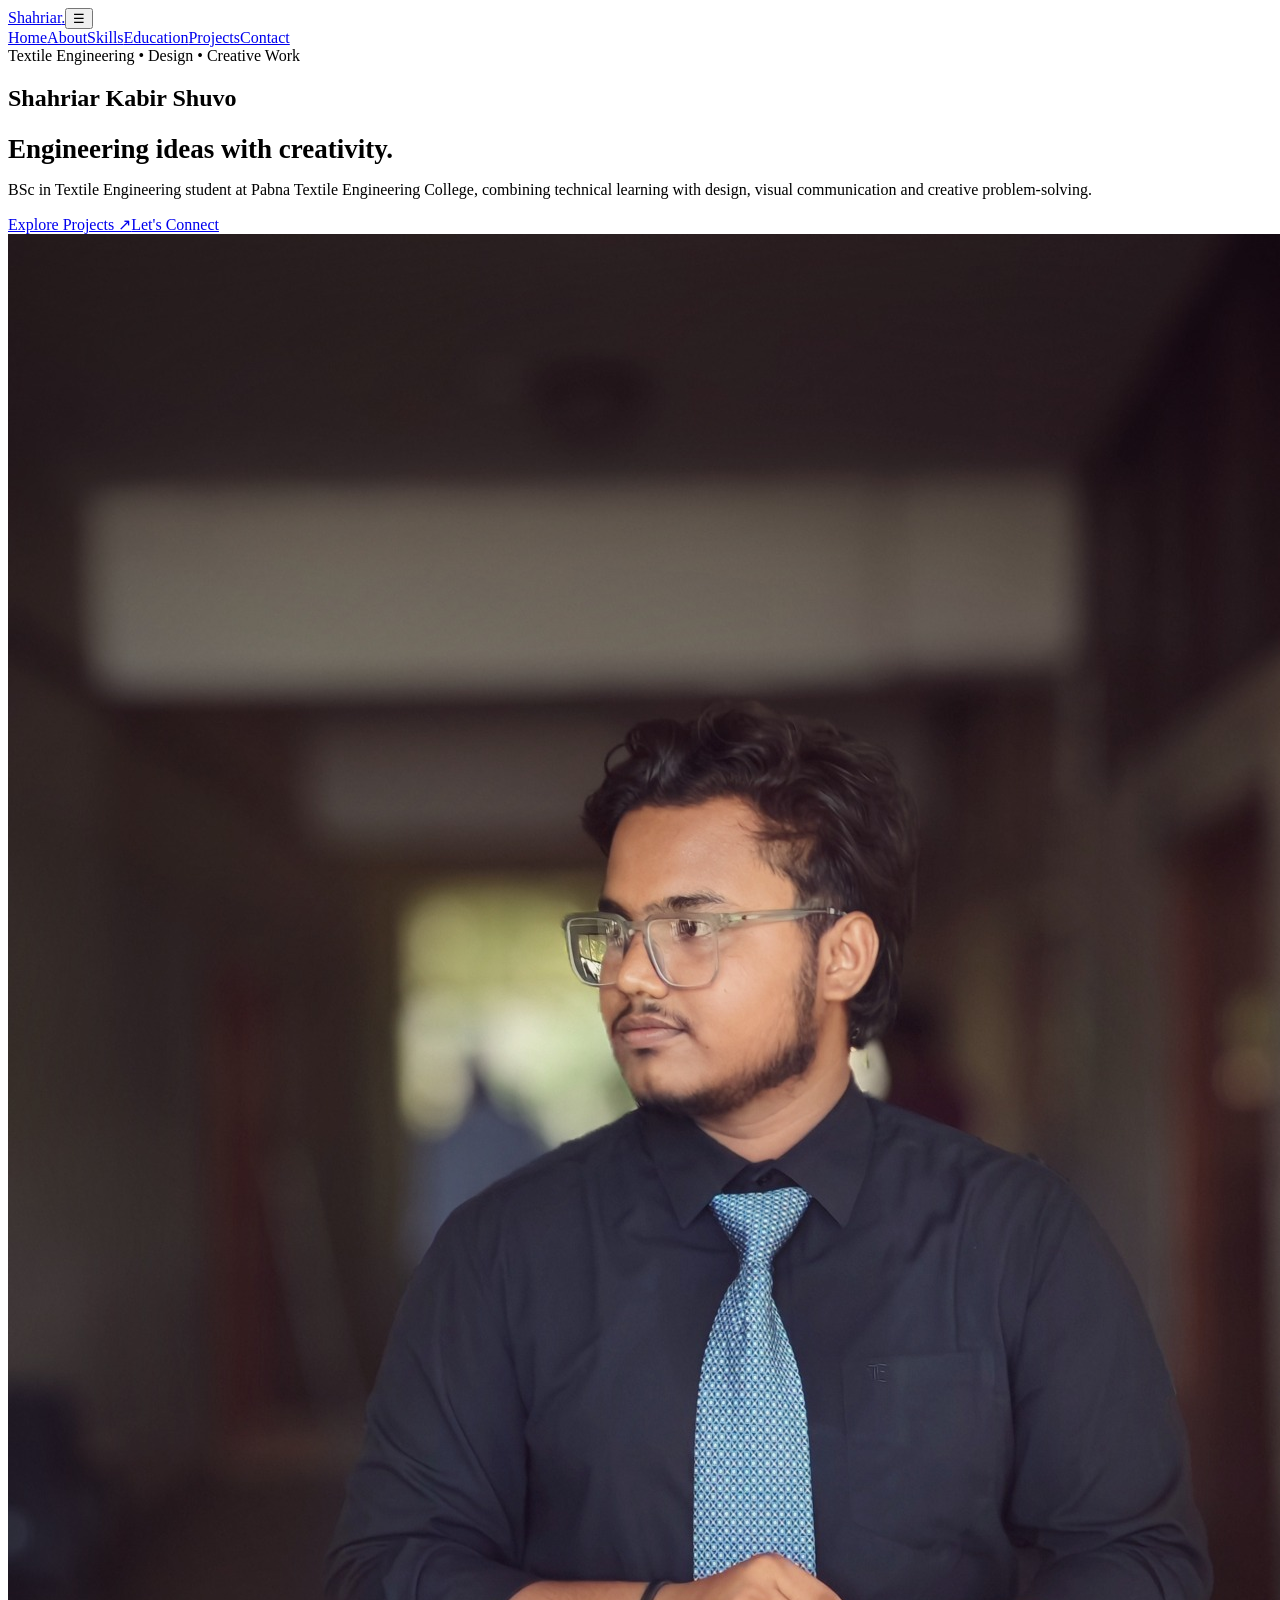
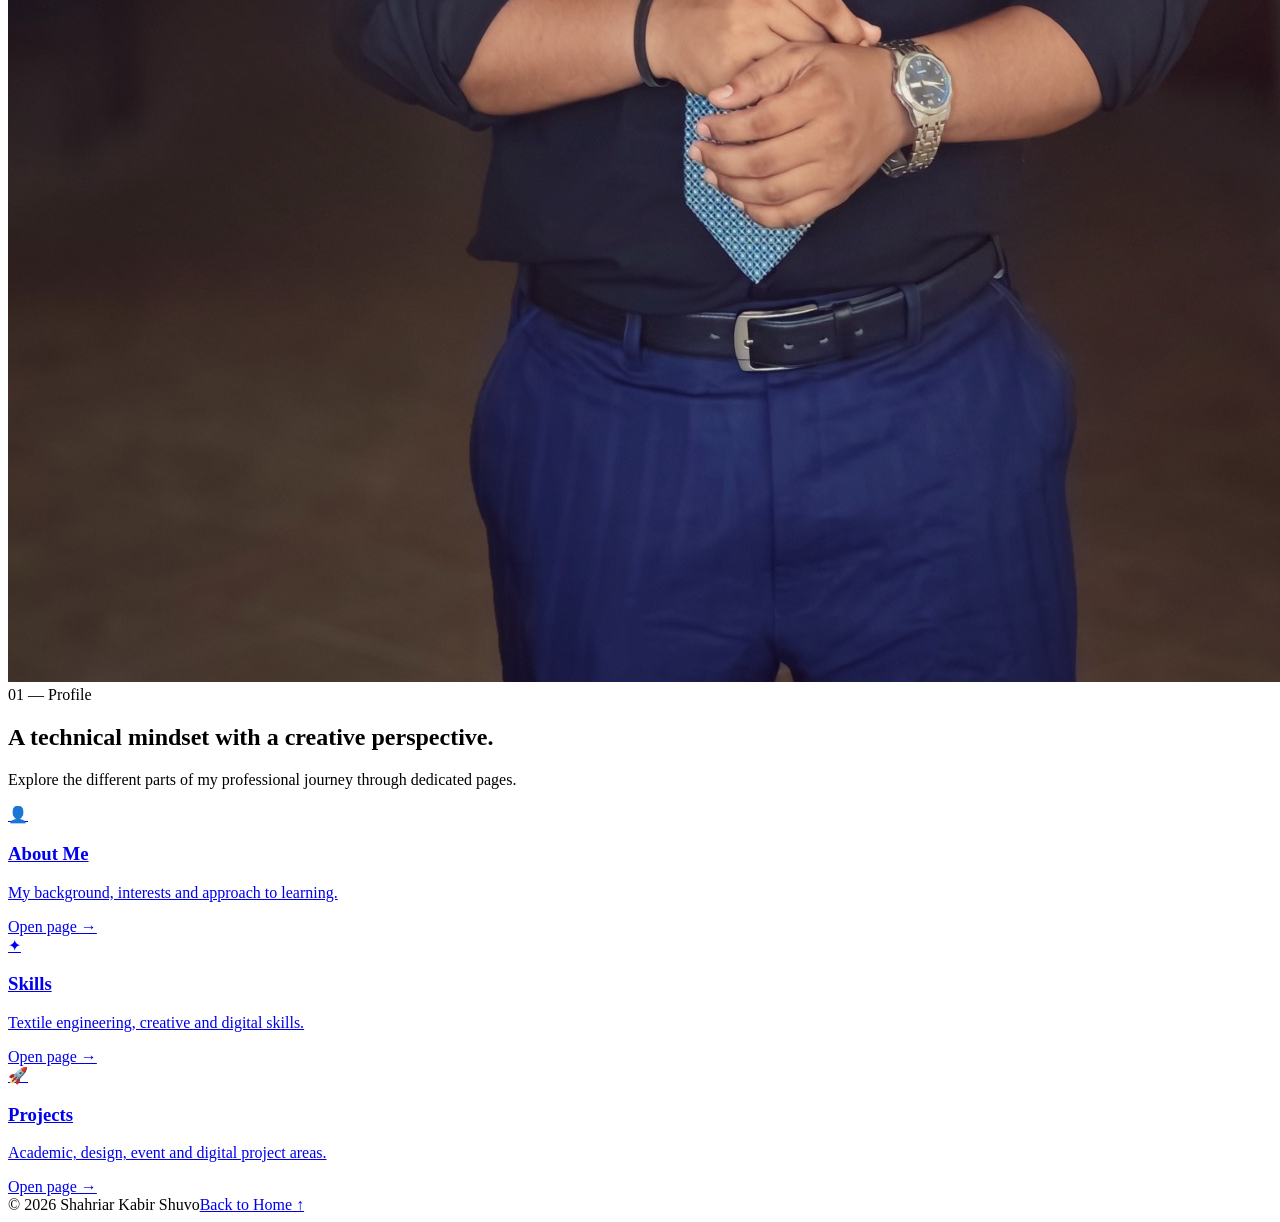
==== commit a18b8e67: "Add files via upload" ====
--- a/index.html
+++ b/index.html
@@ -1,791 +1,5 @@
-<!DOCTYPE html>
-<html lang="en">
-<head>
-  <meta charset="UTF-8">
-  <meta name="viewport" content="width=device-width, initial-scale=1.0">
-  <meta name="description" content="Shahriar Kabir Shuvo — BSc in Textile Engineering student, creative designer and visual storyteller.">
-  <meta name="theme-color" content="#08111f">
-  <title>Shahriar Kabir Shuvo | Textile Engineering & Creative Portfolio</title>
-
-  <link rel="preconnect" href="https://fonts.googleapis.com">
-  <link rel="preconnect" href="https://fonts.gstatic.com" crossorigin>
-  <link href="https://fonts.googleapis.com/css2?family=DM+Sans:wght@400;500;600;700&family=Manrope:wght@600;700;800&display=swap" rel="stylesheet">
-
-  <style>
-    :root{
-      --bg:#06101c;
-      --bg-soft:#0a1726;
-      --card:rgba(255,255,255,.055);
-      --card-2:rgba(255,255,255,.075);
-      --text:#f5f8fc;
-      --muted:#9caabd;
-      --accent:#62c3ff;
-      --accent-2:#8b7cff;
-      --line:rgba(255,255,255,.11);
-      --shadow:0 24px 80px rgba(0,0,0,.35);
-      --radius:24px;
-      --max:1160px;
-    }
-
-    *{box-sizing:border-box;margin:0;padding:0}
-    html{scroll-behavior:smooth;scroll-padding-top:86px}
-    body{
-      font-family:"DM Sans",sans-serif;
-      color:var(--text);
-      background:
-        radial-gradient(circle at 80% 0%,rgba(98,195,255,.14),transparent 28%),
-        radial-gradient(circle at 0% 35%,rgba(139,124,255,.09),transparent 24%),
-        linear-gradient(135deg,var(--bg),#030810 70%);
-      line-height:1.65;
-      overflow-x:hidden;
-    }
-    body.menu-open{overflow:hidden}
-    a{color:inherit;text-decoration:none}
-    img{max-width:100%;display:block}
-    button{font:inherit}
-    .container{width:min(var(--max),92%);margin:auto}
-    .section{padding:110px 0;position:relative}
-    .eyebrow{
-      color:var(--accent);
-      font-size:12px;
-      font-weight:800;
-      letter-spacing:2.5px;
-      text-transform:uppercase;
-      margin-bottom:14px;
-    }
-    .section-title{
-      font-family:"Manrope",sans-serif;
-      font-size:clamp(34px,4.5vw,54px);
-      line-height:1.08;
-      letter-spacing:-1.5px;
-      max-width:800px;
-    }
-    .section-sub{
-      color:var(--muted);
-      max-width:720px;
-      margin-top:18px;
-      font-size:16px;
-    }
-
-    /* NAV */
-    .nav{
-      position:fixed;inset:0 0 auto;z-index:100;
-      background:rgba(3,8,16,.72);
-      backdrop-filter:blur(18px);
-      -webkit-backdrop-filter:blur(18px);
-      border-bottom:1px solid rgba(255,255,255,.08);
-    }
-    .nav-inner{height:76px;display:flex;align-items:center;justify-content:space-between}
-    .brand{font-family:"Manrope",sans-serif;font-size:20px;font-weight:800;letter-spacing:-.5px}
-    .brand span{color:var(--accent)}
-    .nav-links{display:flex;gap:28px;align-items:center}
-    .nav-links a{font-size:14px;color:#cdd8e7;transition:.25s}
-    .nav-links a:hover{color:var(--accent)}
-    .nav-cta{
-      padding:10px 17px;
-      border:1px solid rgba(98,195,255,.4);
-      border-radius:999px;
-      color:var(--accent)!important;
-    }
-    .menu-btn{display:none;background:none;border:0;color:#fff;font-size:28px;cursor:pointer}
-
-    /* HERO */
-    .hero{
-      min-height:100vh;
-      display:flex;
-      align-items:center;
-      padding:150px 0 100px;
-      position:relative;
-    }
-    .hero:before{
-      content:"";
-      position:absolute;
-      width:480px;height:480px;
-      right:-170px;top:90px;
-      border-radius:50%;
-      background:rgba(98,195,255,.08);
-      filter:blur(50px);
-      pointer-events:none;
-    }
-    .hero-grid{
-      display:grid;
-      grid-template-columns:1.08fr .92fr;
-      gap:70px;
-      align-items:center;
-    }
-    .status{
-      display:inline-flex;align-items:center;gap:9px;
-      padding:8px 13px;
-      border:1px solid var(--line);
-      background:rgba(255,255,255,.035);
-      border-radius:999px;
-      color:#c8d5e5;
-      font-size:13px;
-    }
-    .status-dot{width:8px;height:8px;border-radius:50%;background:#63e6be;box-shadow:0 0 15px #63e6be}
-    .hero h1{
-      font-family:"Manrope",sans-serif;
-      font-size:clamp(46px,7vw,82px);
-      line-height:.98;
-      letter-spacing:-4px;
-      margin:24px 0 20px;
-    }
-    .gradient-text{
-      background:linear-gradient(100deg,#fff 20%,var(--accent) 75%,#9c91ff);
-      -webkit-background-clip:text;background-clip:text;color:transparent;
-    }
-    .hero-role{font-size:clamp(20px,3vw,30px);font-weight:700;color:#dce7f4}
-    .hero-lead{color:var(--muted);max-width:650px;margin:22px 0 30px;font-size:17px}
-    .hero-actions{display:flex;gap:13px;flex-wrap:wrap}
-    .btn{
-      display:inline-flex;align-items:center;justify-content:center;gap:8px;
-      padding:13px 20px;border-radius:12px;
-      border:1px solid var(--line);
-      font-weight:700;font-size:14px;
-      transition:.25s;
-    }
-    .btn:hover{transform:translateY(-3px)}
-    .btn-primary{background:var(--accent);color:#04101a;border-color:var(--accent);box-shadow:0 12px 35px rgba(98,195,255,.18)}
-    .btn-secondary{background:rgba(255,255,255,.04)}
-    .hero-meta{display:flex;gap:25px;flex-wrap:wrap;margin-top:35px;color:#8f9eb1;font-size:13px}
-    .hero-meta strong{display:block;color:#dbe6f2;font-size:15px;margin-bottom:2px}
-
-    .portrait-wrap{position:relative;max-width:460px;margin:auto}
-    .portrait-wrap:before{
-      content:"";
-      position:absolute;inset:-22px 22px 22px -22px;
-      border:1px solid rgba(98,195,255,.22);
-      border-radius:32px;
-      z-index:-1;
-    }
-    .portrait-wrap:after{
-      content:"";
-      position:absolute;right:-24px;bottom:-24px;
-      width:150px;height:150px;
-      border-radius:50%;
-      background:linear-gradient(135deg,rgba(98,195,255,.16),rgba(139,124,255,.12));
-      filter:blur(2px);
-      z-index:-1;
-    }
-    .portrait{
-      width:100%;
-      aspect-ratio:4/5;
-      object-fit:cover;
-      object-position:center top;
-      border-radius:32px;
-      border:1px solid var(--line);
-      box-shadow:var(--shadow);
-      background:#111b29;
-    }
-    .portrait-label{
-      position:absolute;left:18px;bottom:18px;
-      padding:12px 15px;
-      background:rgba(5,12,22,.78);
-      border:1px solid var(--line);
-      backdrop-filter:blur(12px);
-      border-radius:14px;
-      font-size:12px;color:#cdd9e7;
-    }
-
-    /* ABOUT */
-    .about-grid{display:grid;grid-template-columns:1.1fr .9fr;gap:28px;margin-top:42px}
-    .card{
-      background:linear-gradient(145deg,rgba(255,255,255,.07),rgba(255,255,255,.035));
-      border:1px solid var(--line);
-      border-radius:var(--radius);
-      padding:30px;
-      box-shadow:0 15px 45px rgba(0,0,0,.12);
-    }
-    .card h3{font-family:"Manrope",sans-serif;font-size:20px;margin-bottom:12px}
-    .muted{color:var(--muted)}
-    .about-main p+p{margin-top:16px}
-    .quick-list{display:grid;gap:15px}
-    .quick-item{display:flex;gap:14px;align-items:flex-start;padding-bottom:15px;border-bottom:1px solid var(--line)}
-    .quick-item:last-child{padding-bottom:0;border-bottom:0}
-    .quick-icon{
-      width:36px;height:36px;display:grid;place-items:center;flex:none;
-      border-radius:10px;background:rgba(98,195,255,.1);color:var(--accent)
-    }
-    .quick-item strong{display:block;font-size:14px;margin-bottom:2px}
-    .quick-item span{font-size:13px;color:var(--muted)}
-
-    /* SKILLS */
-    .skills-grid{display:grid;grid-template-columns:repeat(2,1fr);gap:24px;margin-top:42px}
-    .skill-card .tag-row{display:flex;flex-wrap:wrap;gap:10px;margin-top:18px}
-    .tag{
-      padding:9px 12px;
-      border:1px solid var(--line);
-      background:rgba(255,255,255,.035);
-      border-radius:10px;
-      font-size:13px;color:#cbd6e3;
-    }
-    .skill-bar{margin-top:22px}
-    .skill-head{display:flex;justify-content:space-between;font-size:13px;color:#c7d3e1;margin-bottom:8px}
-    .bar{height:7px;background:rgba(255,255,255,.08);border-radius:99px;overflow:hidden}
-    .bar i{display:block;height:100%;border-radius:inherit;background:linear-gradient(90deg,var(--accent),var(--accent-2));width:0;transition:width 1.2s ease}
-
-    /* EXPERIENCE / EDUCATION */
-    .timeline-wrap{margin-top:42px;display:grid;grid-template-columns:1fr 1fr;gap:26px}
-    .timeline{position:relative;padding-left:27px;border-left:1px solid rgba(98,195,255,.35)}
-    .timeline-item{position:relative;padding:0 0 32px}
-    .timeline-item:last-child{padding-bottom:0}
-    .timeline-item:before{
-      content:"";position:absolute;left:-34px;top:6px;
-      width:12px;height:12px;border-radius:50%;
-      background:var(--bg);border:2px solid var(--accent);
-      box-shadow:0 0 0 5px rgba(98,195,255,.07);
-    }
-    .timeline-date{font-size:12px;color:var(--accent);font-weight:800;letter-spacing:1px;text-transform:uppercase}
-    .timeline-item h3{font-family:"Manrope",sans-serif;font-size:19px;margin:6px 0 3px}
-    .timeline-item h4{font-size:14px;color:#c9d6e4;font-weight:600;margin-bottom:8px}
-
-    /* PORTFOLIO */
-    .portfolio-grid{display:grid;grid-template-columns:repeat(3,1fr);gap:20px;margin-top:42px}
-    .project{
-      min-height:270px;
-      padding:26px;
-      border:1px solid var(--line);
-      border-radius:22px;
-      background:
-        radial-gradient(circle at 90% 10%,rgba(98,195,255,.13),transparent 35%),
-        rgba(255,255,255,.045);
-      display:flex;flex-direction:column;justify-content:space-between;
-      transition:.3s;
-      overflow:hidden;
-    }
-    .project:hover{transform:translateY(-6px);border-color:rgba(98,195,255,.32);box-shadow:var(--shadow)}
-    .project-number{font-size:12px;color:var(--accent);font-weight:800;letter-spacing:2px}
-    .project-icon{
-      width:52px;height:52px;border-radius:15px;
-      display:grid;place-items:center;
-      background:rgba(255,255,255,.06);
-      font-size:23px;margin:28px 0 18px;
-    }
-    .project h3{font-family:"Manrope",sans-serif;font-size:20px;margin-bottom:8px}
-    .project p{font-size:13px;color:var(--muted)}
-    .project-link{margin-top:18px;color:var(--accent);font-size:13px;font-weight:700}
-
-    /* CONTACT */
-    .contact-box{
-      margin-top:42px;
-      display:grid;grid-template-columns:1fr .8fr;gap:28px;
-      padding:38px;
-      border:1px solid rgba(98,195,255,.18);
-      border-radius:28px;
-      background:
-        radial-gradient(circle at 85% 10%,rgba(139,124,255,.13),transparent 32%),
-        linear-gradient(145deg,rgba(98,195,255,.07),rgba(255,255,255,.035));
-    }
-    .contact-box h3{font-family:"Manrope",sans-serif;font-size:30px;margin-bottom:10px}
-    .socials{display:flex;flex-wrap:wrap;gap:10px;margin-top:22px}
-    .social{
-      padding:11px 14px;border:1px solid var(--line);border-radius:11px;
-      font-size:13px;color:#d2dce8;transition:.25s
-    }
-    .social:hover{border-color:rgba(98,195,255,.4);color:var(--accent);transform:translateY(-2px)}
-    .contact-side{display:grid;gap:12px}
-    .contact-row{padding:15px 17px;border:1px solid var(--line);border-radius:14px;background:rgba(255,255,255,.035)}
-    .contact-row small{display:block;color:#8191a6;font-size:11px;text-transform:uppercase;letter-spacing:1.5px;margin-bottom:4px}
-    .contact-row span{font-size:14px;color:#d5dfeb}
-
-    /* FOOTER */
-    footer{padding:28px 0;border-top:1px solid var(--line);color:#78889d;font-size:13px}
-    .footer-inner{display:flex;justify-content:space-between;gap:15px;align-items:center}
-    .back-top{color:var(--accent)}
-
-    /* REVEAL */
-    .reveal{opacity:0;transform:translateY(22px);transition:opacity .7s ease,transform .7s ease}
-    .reveal.visible{opacity:1;transform:none}
-
-    @media(max-width:900px){
-      .nav-links{position:fixed;top:76px;left:0;right:0;padding:22px;display:none;flex-direction:column;align-items:stretch;background:rgba(4,10,18,.97);border-bottom:1px solid var(--line)}
-      .nav-links.open{display:flex}
-      .nav-links a{padding:10px 4px}
-      .menu-btn{display:block}
-      .hero-grid,.about-grid,.timeline-wrap,.contact-box{grid-template-columns:1fr}
-      .portrait-wrap{max-width:390px;margin-top:20px}
-      .portfolio-grid{grid-template-columns:repeat(2,1fr)}
-    }
-    @media(max-width:620px){
-      .section{padding:82px 0}
-      .hero{padding:125px 0 75px}
-      .hero h1{letter-spacing:-2.5px}
-      .skills-grid,.portfolio-grid{grid-template-columns:1fr}
-      .card{padding:24px}
-      .contact-box{padding:25px}
-      .footer-inner{flex-direction:column;text-align:center}
-    }
-  </style>
-
-<style id="premium-upgrade">
-:root{
-  --bg:#03070d; --bg2:#07111e; --ink:#f7fbff; --muted:#94a6bb;
-  --cyan:#69d5ff; --violet:#9b8cff; --glass:rgba(255,255,255,.055);
-  --stroke:rgba(255,255,255,.105); --glow:rgba(105,213,255,.22);
-}
-body{
-  background:
-    radial-gradient(900px 500px at 82% -5%,rgba(105,213,255,.13),transparent 60%),
-    radial-gradient(700px 500px at -10% 20%,rgba(155,140,255,.10),transparent 58%),
-    linear-gradient(120deg,#02050a,#07111e 55%,#03070d);
-}
-body:before{
-  content:"";position:fixed;inset:0;pointer-events:none;z-index:-1;opacity:.18;
-  background-image:linear-gradient(rgba(255,255,255,.025) 1px,transparent 1px),
-                   linear-gradient(90deg,rgba(255,255,255,.025) 1px,transparent 1px);
-  background-size:42px 42px;
-  mask-image:linear-gradient(to bottom,black,transparent 85%);
-}
-.nav{background:rgba(2,6,12,.62);border-bottom:1px solid rgba(255,255,255,.075)}
-.brand{letter-spacing:-.8px}
-.hero{min-height:96vh}
-.hero h1{text-shadow:0 0 55px rgba(105,213,255,.10)}
-.hero-role{color:#e7f2ff}
-.status{box-shadow:inset 0 0 25px rgba(255,255,255,.02)}
-.status-dot{background:#64e5b4;box-shadow:0 0 18px #64e5b4}
-.portrait-wrap:before{
-  border-color:rgba(105,213,255,.32);
-  box-shadow:0 0 80px rgba(105,213,255,.08);
-}
-.portrait{filter:saturate(.92) contrast(1.03);transition:.6s}
-.portrait-wrap:hover .portrait{transform:translateY(-5px) scale(1.012);box-shadow:0 35px 100px rgba(0,0,0,.48)}
-.section-title{letter-spacing:-2.2px}
-.card,.project,.contact-box{
-  background:linear-gradient(145deg,rgba(255,255,255,.075),rgba(255,255,255,.025));
-  border-color:rgba(255,255,255,.10);
-  box-shadow:0 20px 70px rgba(0,0,0,.16),inset 0 1px 0 rgba(255,255,255,.035);
-}
-.card:hover{border-color:rgba(105,213,255,.22)}
-.project{
-  position:relative;isolation:isolate;
-  min-height:300px;
-}
-.project:before{
-  content:"";position:absolute;width:150px;height:150px;right:-60px;top:-70px;
-  border-radius:50%;background:rgba(105,213,255,.10);filter:blur(25px);z-index:-1;
-}
-.project:hover{border-color:rgba(105,213,255,.36);box-shadow:0 30px 80px rgba(0,0,0,.28)}
-.project-icon{border:1px solid rgba(255,255,255,.08);box-shadow:inset 0 0 25px rgba(105,213,255,.04)}
-.btn-primary{box-shadow:0 15px 45px rgba(105,213,255,.20)}
-.btn-secondary{background:rgba(255,255,255,.035)}
-.tag{transition:.2s}
-.tag:hover{border-color:rgba(105,213,255,.3);color:#eaf8ff;transform:translateY(-2px)}
-.contact-box{box-shadow:0 30px 100px rgba(0,0,0,.25)}
-.social{transition:.25s;backdrop-filter:blur(8px)}
-footer{background:rgba(0,0,0,.16)}
-@media(min-width:901px){
-  .hero-grid{gap:90px}
-  .hero .reveal:first-child{padding-bottom:25px}
-}
-</style>
-
-<style>
-#scroll-progress{
-  position:fixed;left:0;top:0;height:2px;width:0;z-index:1001;
-  background:linear-gradient(90deg,var(--cyan),var(--violet));
-  box-shadow:0 0 15px rgba(105,213,255,.7);
-}
-#cursor-glow{
-  position:fixed;width:260px;height:260px;border-radius:50%;
-  pointer-events:none;z-index:-1;transform:translate(-50%,-50%);
-  background:radial-gradient(circle,rgba(105,213,255,.07),transparent 65%);
-  transition:left .08s linear,top .08s linear;
-}
-.nav-links a{position:relative}
-.nav-links a.active{color:#f5fbff}
-.nav-links a.active:after{
-  content:"";position:absolute;left:0;right:0;bottom:-8px;height:2px;border-radius:5px;
-  background:linear-gradient(90deg,var(--cyan),var(--violet));
-}
-.card,.project,.social,.btn{position:relative;overflow:hidden}
-.card:after,.project:after,.social:after,.btn:after{
-  content:"";position:absolute;inset:0;pointer-events:none;
-  background:radial-gradient(240px circle at var(--mx,50%) var(--my,50%),rgba(105,213,255,.07),transparent 55%);
-  opacity:0;transition:opacity .25s;
-}
-.card:hover:after,.project:hover:after,.social:hover:after,.btn:hover:after{opacity:1}
-@media(max-width:700px){#cursor-glow{display:none}}
-</style>
-</head>
-
-<body>
-<div id="scroll-progress"></div>
-<div id="cursor-glow"></div>
-
-  <header class="nav">
-    <div class="container nav-inner">
-      <a class="brand" href="#home">Shahriar<span>.</span></a>
-      <button class="menu-btn" aria-label="Open navigation" aria-expanded="false">☰</button>
-      <nav class="nav-links">
-        <a href="#about">About</a>
-        <a href="#skills">Skills</a>
-        <a href="#education">Education</a>
-        <a href="#portfolio">Portfolio</a>
-        <a class="nav-cta" href="#contact">Contact</a>
-      </nav>
-    </div>
-  </header>
-
-  <main>
-    <section class="hero" id="home">
-      <div class="container hero-grid">
-        <div class="reveal">
-          <div class="status"><span class="status-dot"></span> Open to learning & collaboration</div>
-          <div class="eyebrow" style="margin-top:22px">Textile Engineering • Design • Creative Work</div>
-          <h1>Shahriar Kabir <span class="gradient-text">Shuvo</span></h1>
-          <div class="hero-role">Engineering ideas with creativity.</div>
-          <p class="hero-lead">
-            BSc in Textile Engineering student at Pabna Textile Engineering College,
-            combining technical learning with design, visual communication and creative problem-solving.
-          </p>
-          <div class="hero-actions">
-            <a class="btn btn-primary" href="#portfolio">Explore My Work ↗</a>
-            <a class="btn btn-secondary" href="#contact">Let's Connect</a>
-          </div>
-          <div class="hero-meta">
-            <div><strong>BSc. in Textile Engineering</strong>Ongoing</div>
-            <div><strong>PTEC</strong>Pabna Textile Engineering College</div>
-          </div>
-        </div>
-
-        <div class="portrait-wrap reveal">
-          <img class="portrait" src="profile.jpg" alt="Portrait of Shahriar Kabir Shuvo">
-          <div class="portrait-label">Textile Engineering • Creative Professional</div>
-        </div>
-      </div>
-    </section>
-
-    <section class="section" id="about">
-      <div class="container">
-        <div class="reveal">
-          <div class="eyebrow">01 — About Me</div>
-          <h2 class="section-title">A technical mindset with a creative perspective.</h2>
-          <p class="section-sub">I enjoy connecting engineering knowledge with visual communication, design and practical project work.</p>
-        </div>
-
-        <div class="about-grid">
-          <article class="card about-main reveal">
-            <h3>Hello, I'm Shahriar.</h3>
-            <p class="muted">
-              I'm pursuing a BSc in Textile Engineering at Pabna Textile Engineering College.
-              My interests span textile technology, creative design, photography, visual storytelling
-              and digital tools.
-            </p>
-            <p class="muted">
-              I like learning by doing—turning ideas into presentations, visual materials, academic
-              work and collaborative projects. I am continuously building both my technical foundation
-              and creative skill set.
-            </p>
-          </article>
-
-          <article class="card reveal">
-            <h3>Quick Profile</h3>
-            <div class="quick-list">
-              <div class="quick-item">
-                <div class="quick-icon">🎓</div>
-                <div><strong>Education</strong><span>BSc in Textile Engineering — Ongoing</span></div>
-              </div>
-              <div class="quick-item">
-                <div class="quick-icon">🏫</div>
-                <div><strong>Institution</strong><span>Pabna Textile Engineering College</span></div>
-              </div>
-              <div class="quick-item">
-                <div class="quick-icon">🎨</div>
-                <div><strong>Creative Focus</strong><span>Graphic design, visual communication & photography</span></div>
-              </div>
-              <div class="quick-item">
-                <div class="quick-icon">💡</div>
-                <div><strong>Approach</strong><span>Learn, create, collaborate and improve</span></div>
-              </div>
-            </div>
-          </article>
-        </div>
-      </div>
-    </section>
-
-    <section class="section" id="skills">
-      <div class="container">
-        <div class="reveal">
-          <div class="eyebrow">02 — Skills</div>
-          <h2 class="section-title">A growing toolkit across engineering and creativity.</h2>
-          <p class="section-sub">These are the areas currently represented in my learning and project journey.</p>
-        </div>
-
-        <div class="skills-grid">
-          <article class="card skill-card reveal">
-            <h3>Textile & Engineering</h3>
-            <p class="muted">Academic and practical foundations related to textile engineering and technology.</p>
-            <div class="tag-row">
-              <span class="tag">Textile Engineering</span>
-              <span class="tag">Textile Technology</span>
-              <span class="tag">Wet Processing</span>
-              <span class="tag">Problem Solving</span>
-              <span class="tag">Academic Projects</span>
-            </div>
-            <div class="skill-bar">
-              <div class="skill-head"><span>Technical foundation</span><span>Learning</span></div>
-              <div class="bar"><i data-width="78%"></i></div>
-            </div>
-          </article>
-
-          <article class="card skill-card reveal">
-            <h3>Creative & Digital</h3>
-            <p class="muted">Visual communication and design skills developed through personal and club work.</p>
-            <div class="tag-row">
-              <span class="tag">Adobe Illustrator</span>
-              <span class="tag">Adobe Photoshop</span>
-              <span class="tag">Canva</span>
-              <span class="tag">Graphic Design</span>
-              <span class="tag">Photography</span>
-            </div>
-            <div class="skill-bar">
-              <div class="skill-head"><span>Creative toolkit</span><span>Developing</span></div>
-              <div class="bar"><i data-width="72%"></i></div>
-            </div>
-          </article>
-
-          <article class="card skill-card reveal">
-            <h3>Communication</h3>
-            <p class="muted">Creating clear presentations, announcements and visual materials for people and projects.</p>
-            <div class="tag-row">
-              <span class="tag">Presentation Design</span>
-              <span class="tag">Visual Storytelling</span>
-              <span class="tag">Team Collaboration</span>
-              <span class="tag">Content Design</span>
-            </div>
-            <div class="skill-bar">
-              <div class="skill-head"><span>Communication</span><span>Developing</span></div>
-              <div class="bar"><i data-width="76%"></i></div>
-            </div>
-          </article>
-
-          <article class="card skill-card reveal">
-            <h3>Professional Growth</h3>
-            <p class="muted">Focused on building a balanced profile across engineering, design and leadership.</p>
-            <div class="tag-row">
-              <span class="tag">Leadership</span>
-              <span class="tag">Teamwork</span>
-              <span class="tag">Creative Thinking</span>
-              <span class="tag">Continuous Learning</span>
-            </div>
-            <div class="skill-bar">
-              <div class="skill-head"><span>Growth mindset</span><span>Active</span></div>
-              <div class="bar"><i data-width="84%"></i></div>
-            </div>
-          </article>
-        </div>
-      </div>
-    </section>
-
-    <section class="section" id="education">
-      <div class="container">
-        <div class="reveal">
-          <div class="eyebrow">03 — Education & Involvement</div>
-          <h2 class="section-title">Building the foundation for what comes next.</h2>
-        </div>
-
-        <div class="timeline-wrap">
-          <article class="card reveal">
-            <div class="timeline">
-              <div class="timeline-item">
-                <div class="timeline-date">Current</div>
-                <h3>BSc in Textile Engineering</h3>
-                <h4>Pabna Textile Engineering College</h4>
-                <p class="muted">Ongoing undergraduate study focused on textile engineering, technology and industry-oriented learning.</p>
-              </div>
-            </div>
-          </article>
-
-          <article class="card reveal">
-            <div class="timeline">
-              <div class="timeline-item">
-                <div class="timeline-date">Leadership & Design</div>
-                <h3>PTEC Club — Assistant Secretary, IT & Design</h3>
-                <h4>Pabna Textile Engineering College</h4>
-                <p class="muted">Involved in digital, IT and visual-design related club activities and communication materials.</p>
-              </div>
-            </div>
-          </article>
-        </div>
-      </div>
-    </section>
-
-    <section class="section" id="portfolio">
-      <div class="container">
-        <div class="reveal">
-          <div class="eyebrow">04 — Portfolio</div>
-          <h2 class="section-title">Selected areas of work.</h2>
-          <p class="section-sub">A professional structure for showcasing future projects. Replace any card with a real project link or image when ready.</p>
-        </div>
-
-        <div class="portfolio-grid">
-          <article class="project reveal">
-            <div>
-              <div class="project-number">01</div>
-              <div class="project-icon">🧵</div>
-              <h3>Textile Engineering Projects</h3>
-              <p>Academic work, textile technology topics, process studies and engineering presentations.</p>
-            </div>
-            <div class="project-link">Academic work →</div>
-          </article>
-
-          <article class="project reveal">
-            <div>
-              <div class="project-number">02</div>
-              <div class="project-icon">✦</div>
-              <h3>Graphic Design</h3>
-              <p>Posters, flyers, social media creatives, event materials and visual identity experiments.</p>
-            </div>
-            <div class="project-link">Design work →</div>
-          </article>
-
-          <article class="project reveal">
-            <div>
-              <div class="project-number">03</div>
-              <div class="project-icon">📷</div>
-              <h3>Photography & Visuals</h3>
-              <p>Photography and visual storytelling work presented through a clean personal portfolio.</p>
-            </div>
-            <div class="project-link">Visual work →</div>
-          </article>
-
-          <article class="project reveal">
-            <div>
-              <div class="project-number">04</div>
-              <div class="project-icon">💻</div>
-              <h3>Digital Projects</h3>
-              <p>Personal web experiments, portfolio development and digital creative projects.</p>
-            </div>
-            <div class="project-link">Digital work →</div>
-          </article>
-
-          <article class="project reveal">
-            <div>
-              <div class="project-number">05</div>
-              <div class="project-icon">🎯</div>
-              <h3>Club & Event Design</h3>
-              <p>Event announcements, invitations, posters and communication assets for student activities.</p>
-            </div>
-            <div class="project-link">Event work →</div>
-          </article>
-
-          <article class="project reveal">
-            <div>
-              <div class="project-number">06</div>
-              <div class="project-icon">🚀</div>
-              <h3>Future Projects</h3>
-              <p>This section can grow with internships, collaborations, certifications and industry projects.</p>
-            </div>
-            <div class="project-link">Coming next →</div>
-          </article>
-        </div>
-      </div>
-    </section>
-
-    <section class="section" id="contact">
-      <div class="container">
-        <div class="reveal">
-          <div class="eyebrow">05 — Contact</div>
-          <h2 class="section-title">Let's create something meaningful.</h2>
-          <p class="section-sub">For professional networking, collaboration or creative projects, connect with me through the profiles below.</p>
-        </div>
-
-        <div class="contact-box reveal">
-          <div>
-            <h3>Shahriar Kabir Shuvo</h3>
-            <p class="muted">BSc in Textile Engineering (Ongoing) • Pabna Textile Engineering College</p>
-            <div class="socials">
-              <a class="social" href="https://www.linkedin.com/in/md-shahriar-kabir-shuvo-bb6204246" target="_blank" rel="noopener">LinkedIn ↗</a>
-              <a class="social" href="https://www.facebook.com/share/1BwgRUV6Wt/" target="_blank" rel="noopener">Facebook ↗</a>
-              <a class="social" href="https://github.com/shahriarkabirshuvo" target="_blank" rel="noopener">GitHub ↗</a>
-            </div>
-          </div>
-
-          <div class="contact-side">
-            <div class="contact-row"><small>Field</small><span>Textile Engineering</span></div>
-            <div class="contact-row"><small>Creative Focus</small><span>Design • Visual Communication • Photography</span></div>
-            <div class="contact-row"><small>Website</small><span>shahriarkabirshuvo.github.io</span></div>
-          </div>
-        </div>
-      </div>
-    </section>
-  </main>
-
-  <footer>
-    <div class="container footer-inner">
-      <span>© <span id="year"></span> Shahriar Kabir Shuvo. All rights reserved.</span>
-      <a class="back-top" href="#home">Back to top ↑</a>
-    </div>
-  </footer>
-
-  <script>
-    const menuBtn = document.querySelector('.menu-btn');
-    const navLinks = document.querySelector('.nav-links');
-
-    menuBtn.addEventListener('click', () => {
-      const open = navLinks.classList.toggle('open');
-      document.body.classList.toggle('menu-open', open);
-      menuBtn.setAttribute('aria-expanded', open);
-      menuBtn.textContent = open ? '×' : '☰';
-    });
-
-    document.querySelectorAll('.nav-links a').forEach(link => {
-      link.addEventListener('click', () => {
-        navLinks.classList.remove('open');
-        document.body.classList.remove('menu-open');
-        menuBtn.setAttribute('aria-expanded', 'false');
-        menuBtn.textContent = '☰';
-      });
-    });
-
-    const observer = new IntersectionObserver((entries) => {
-      entries.forEach(entry => {
-        if (entry.isIntersecting) {
-          entry.target.classList.add('visible');
-          entry.target.querySelectorAll?.('.bar i').forEach(bar => {
-            bar.style.width = bar.dataset.width || '0%';
-          });
-          observer.unobserve(entry.target);
-        }
-      });
-    }, {threshold:0.12});
-
-    document.querySelectorAll('.reveal').forEach(el => observer.observe(el));
-    document.getElementById('year').textContent = new Date().getFullYear();
-  </script>
-
-<script id="premium-upgrade-js">
-const progress = document.getElementById('scroll-progress');
-const glow = document.getElementById('cursor-glow');
-const sections = [...document.querySelectorAll('main section[id]')];
-const links = [...document.querySelectorAll('.nav-links a')];
-
-window.addEventListener('scroll', () => {
-  const h = document.documentElement;
-  const pct = (h.scrollTop / (h.scrollHeight - h.clientHeight)) * 100;
-  if(progress) progress.style.width = pct + '%';
-
-  let current = 'home';
-  sections.forEach(s => {
-    if(window.scrollY >= s.offsetTop - 180) current = s.id;
-  });
-  links.forEach(a => a.classList.toggle('active', a.getAttribute('href') === '#'+current));
-}, {passive:true});
-
-window.addEventListener('pointermove', e => {
-  if(glow){
-    glow.style.left = e.clientX + 'px';
-    glow.style.top = e.clientY + 'px';
-  }
-});
-
-document.querySelectorAll('.card,.project,.social,.btn').forEach(el=>{
-  el.addEventListener('pointermove', e=>{
-    const r=el.getBoundingClientRect();
-    el.style.setProperty('--mx', ((e.clientX-r.left)/r.width*100)+'%');
-    el.style.setProperty('--my', ((e.clientY-r.top)/r.height*100)+'%');
-  });
-});
-</script>
-</body>
-</html>
+<!doctype html><html lang="en"><head><meta charset="utf-8"><meta name="viewport" content="width=device-width,initial-scale=1"><meta name="description" content="Shahriar Kabir Shuvo — Textile Engineering & Creative Portfolio"><title>Home | Shahriar Kabir Shuvo</title><link rel="stylesheet" href="assets/style.css"></head><body>
+<header class="nav"><div class="container navin"><a class="brand" href="index.html">Shahriar<span>.</span></a><button class="menu" onclick="document.querySelector('.links').classList.toggle('open')">☰</button><nav class="links"><a class="active" href="index.html">Home</a><a class="" href="about.html">About</a><a class="" href="skills.html">Skills</a><a class="" href="education.html">Education</a><a class="" href="projects.html">Projects</a><a class="" href="contact.html">Contact</a></nav></div></header>
+<main><section class="hero"><div class="container grid2"><div><div class="eyebrow">Textile Engineering • Design • Creative Work</div><h1>Shahriar Kabir <span class="grad">Shuvo</span></h1><h2 style="font-size:27px;margin-bottom:15px">Engineering ideas with creativity.</h2><p class="lead">BSc in Textile Engineering student at Pabna Textile Engineering College, combining technical learning with design, visual communication and creative problem-solving.</p><div class="actions"><a class="btn primary" href="projects.html">Explore Projects ↗</a><a class="btn secondary" href="contact.html">Let's Connect</a></div></div><div class="portrait"><img src="profile.jpg" alt="Shahriar Kabir Shuvo"></div></div></section>
+<section class="section"><div class="container"><div class="eyebrow">01 — Profile</div><h2 class="title">A technical mindset with a creative perspective.</h2><p class="sub">Explore the different parts of my professional journey through dedicated pages.</p><div class="cards"><a class="card" href="about.html"><div class="icon">👤</div><h3>About Me</h3><p class="muted">My background, interests and approach to learning.</p><div class="more">Open page →</div></a><a class="card" href="skills.html"><div class="icon">✦</div><h3>Skills</h3><p class="muted">Textile engineering, creative and digital skills.</p><div class="more">Open page →</div></a><a class="card" href="projects.html"><div class="icon">🚀</div><h3>Projects</h3><p class="muted">Academic, design, event and digital project areas.</p><div class="more">Open page →</div></a></div></div></section></main><footer class="footer"><div class="container footin"><span>© 2026 Shahriar Kabir Shuvo</span><a href="index.html">Back to Home ↑</a></div></footer>
+<script>window.addEventListener('scroll',()=>document.documentElement.style.setProperty('--scroll',((scrollY/(document.body.scrollHeight-innerHeight))*100)+'%'));</script></body></html>
